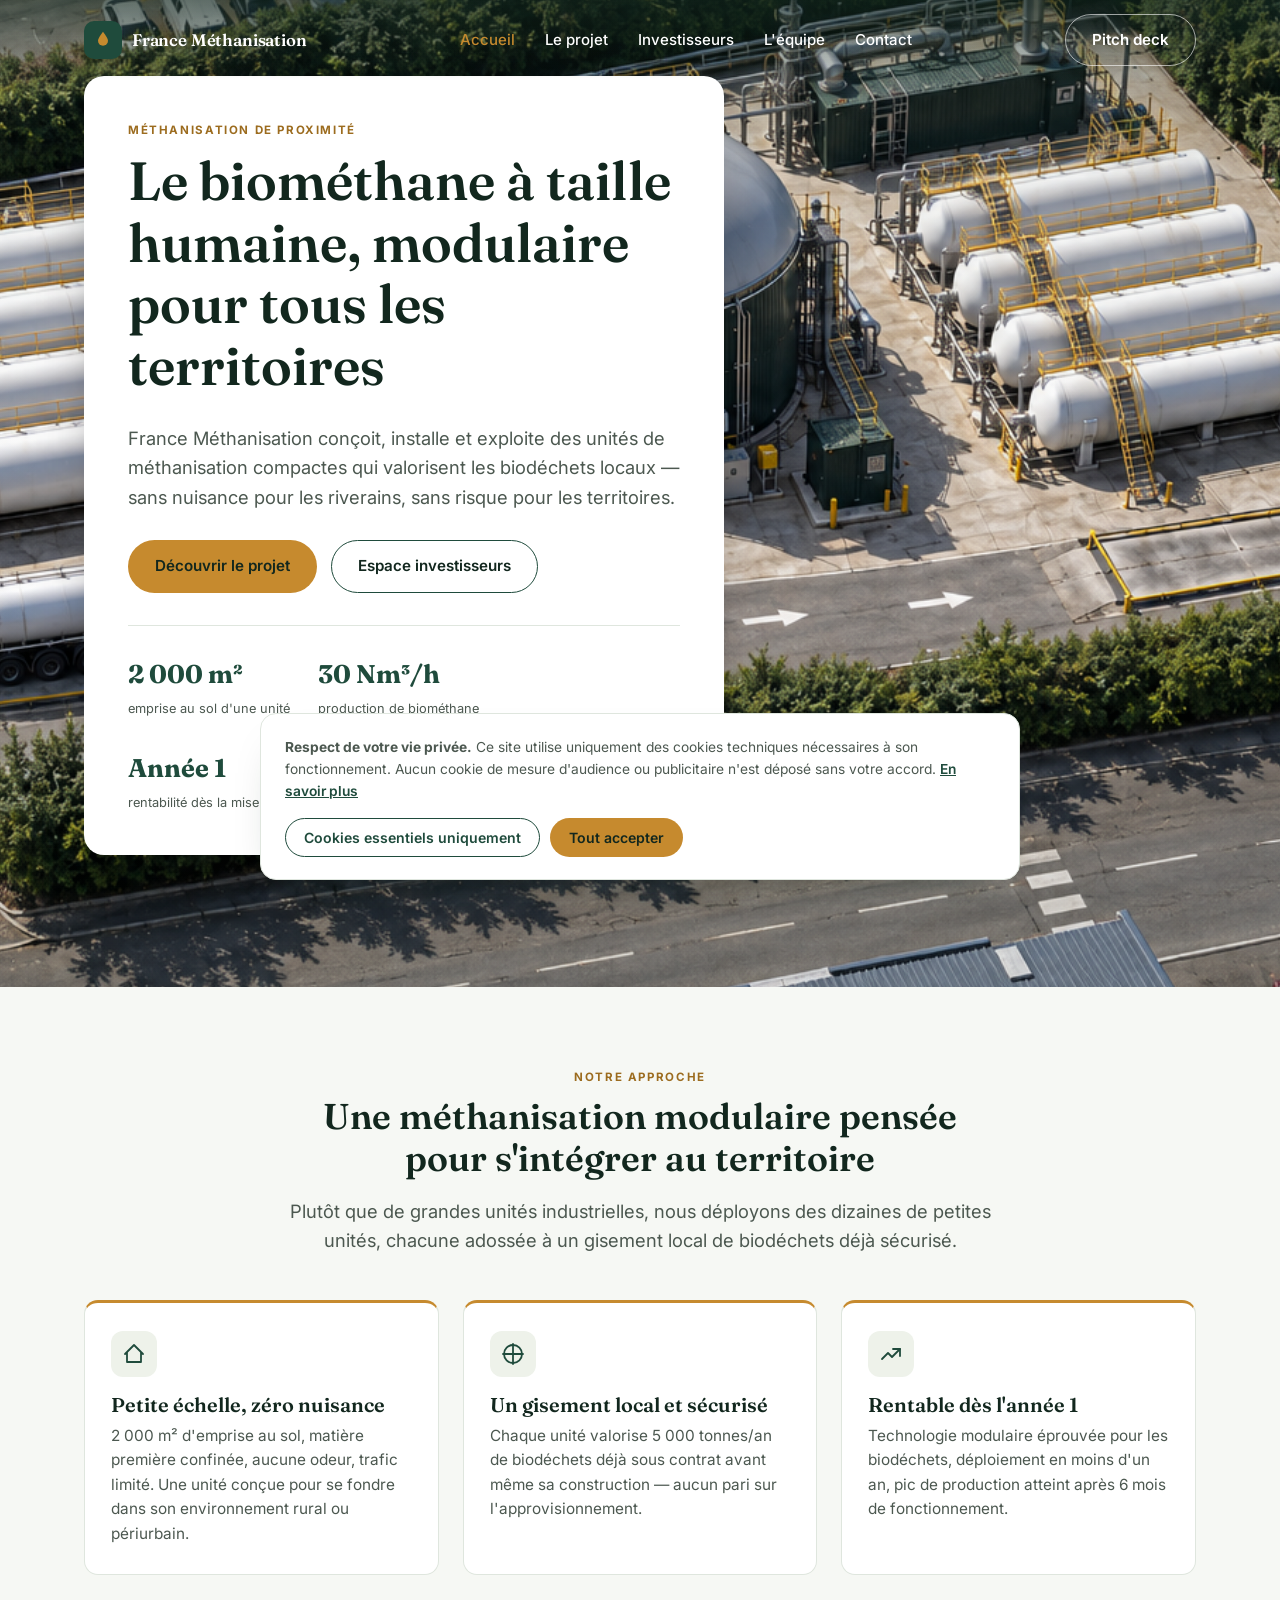
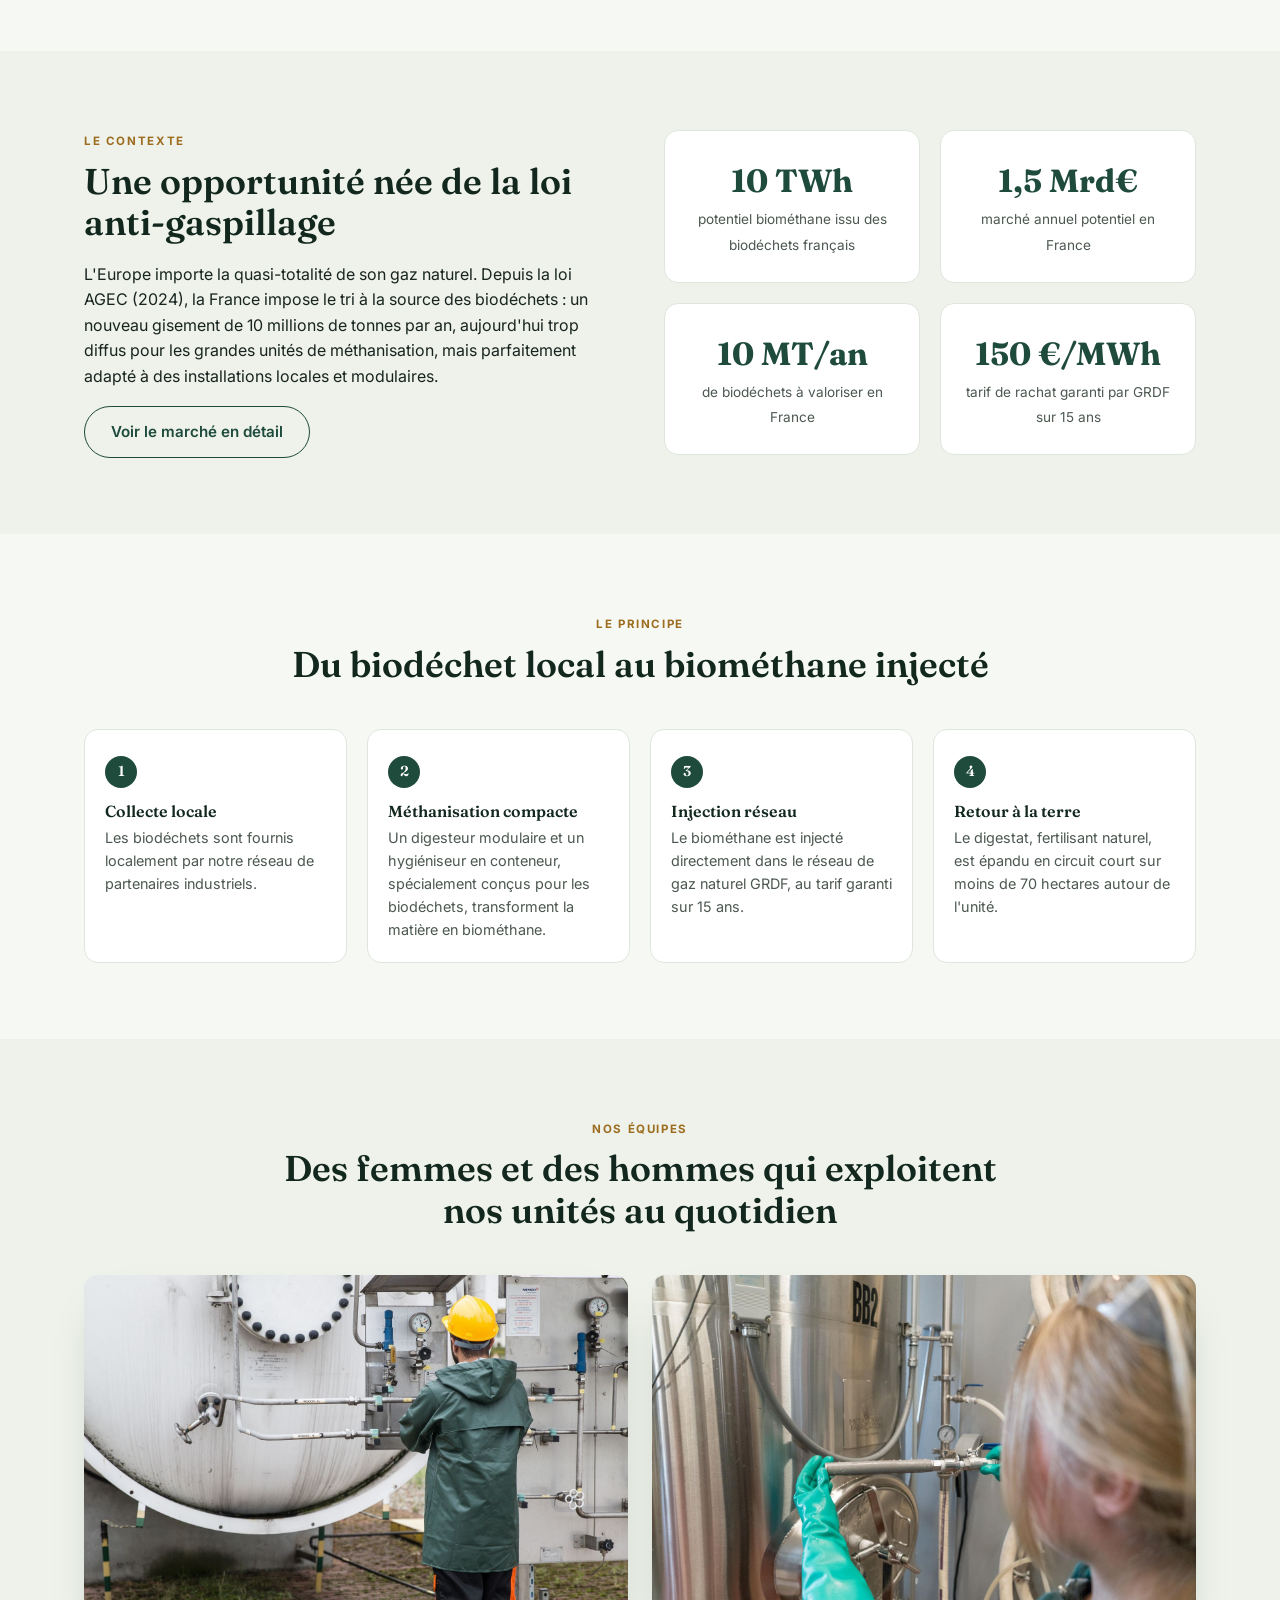
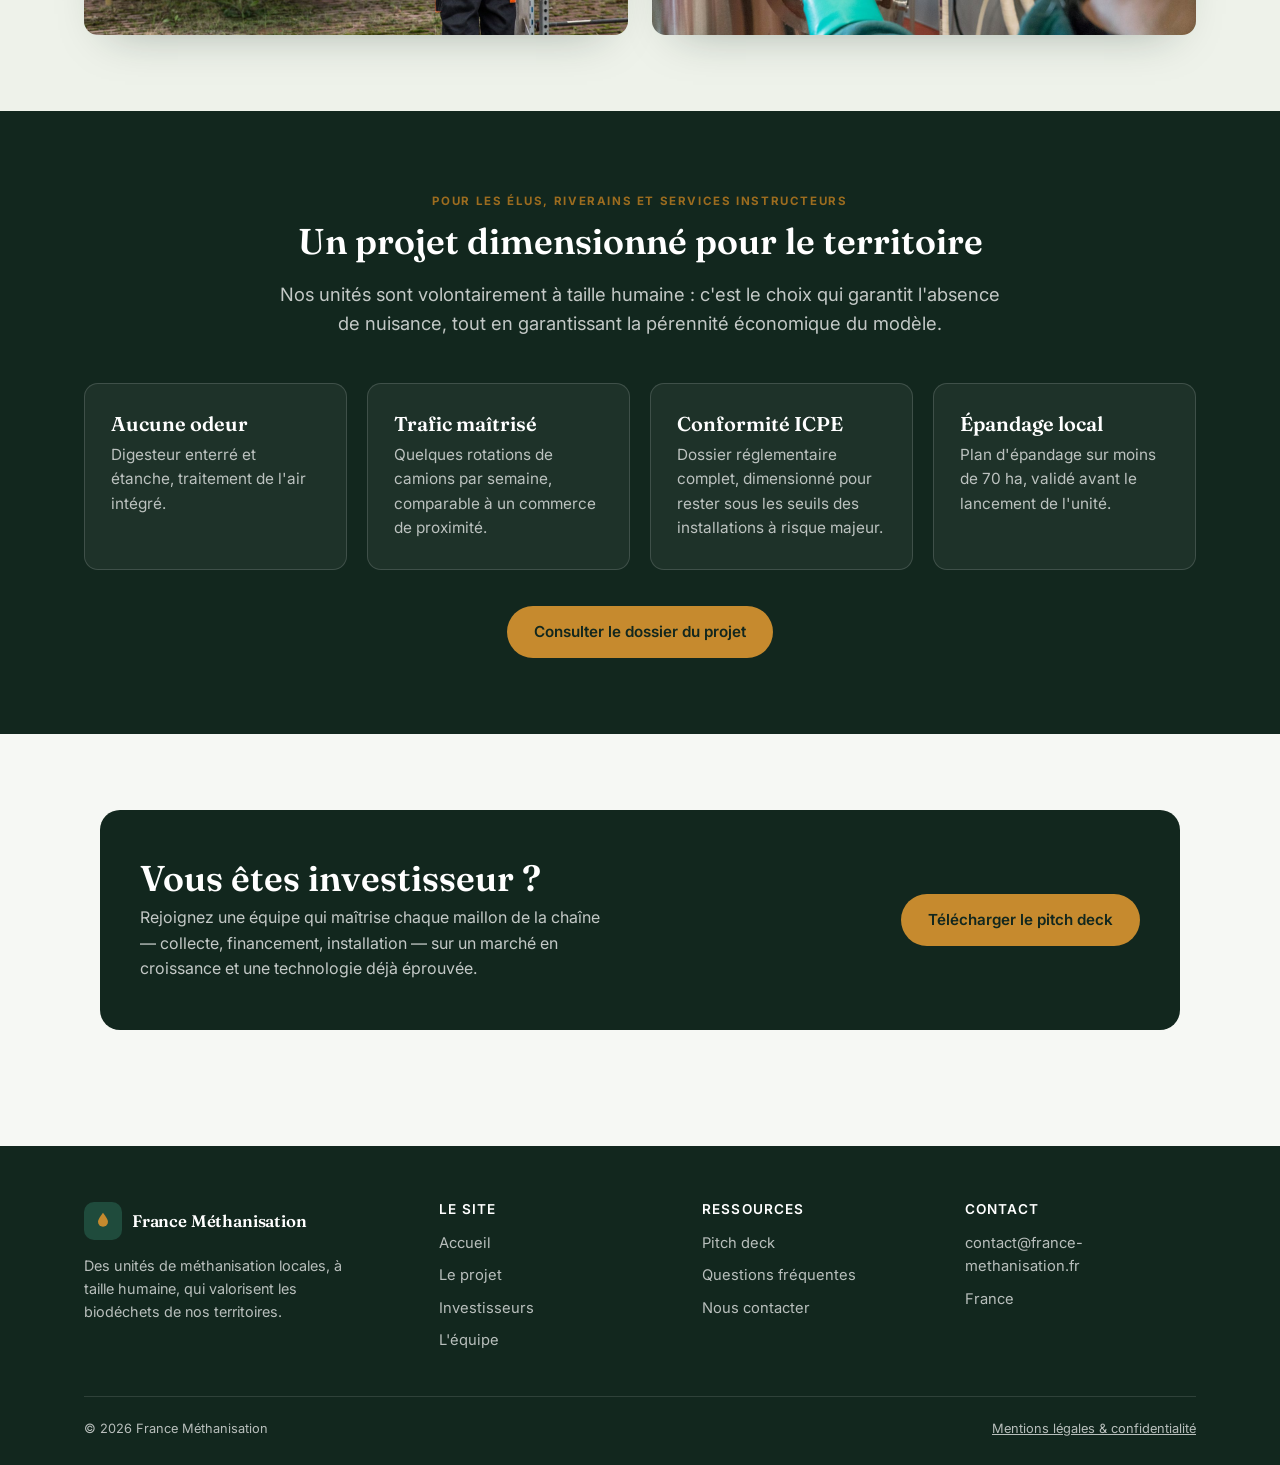
==== index.html @ 16a72e6d "Hero repensé, équipe étoffée, photos terrain, conformité RGPD - Hero : plus court (85vh), texte dans" ====
<!doctype html>
<html lang="fr">
<head>
<meta charset="UTF-8">
<meta name="viewport" content="width=device-width, initial-scale=1">
<title>France Méthanisation — Le biométhane à taille humaine</title>
<meta name="description" content="France Méthanisation développe des unités de méthanisation compactes, sans nuisance, qui valorisent les biodéchets locaux et sont rentables dès leur première année.">
<link rel="preconnect" href="https://fonts.googleapis.com">
<link rel="preconnect" href="https://fonts.gstatic.com" crossorigin>
<link href="https://fonts.googleapis.com/css2?family=Fraunces:wght@500;600;700&family=Inter:wght@400;500;600;700&display=swap" rel="stylesheet">
<link rel="stylesheet" href="assets/css/style.css">
</head>
<body>

<section class="hero">
  <header class="site-header site-header--overlay">
    <div class="container nav">
      <a href="index.html" class="brand">
        <span class="brand-mark"><svg viewBox="0 0 24 24" width="20" height="20" aria-hidden="true"><path d="M12 2c-4 5.5-6 8.8-6 11a6 6 0 0 0 12 0c0-2.2-2-5.5-6-11z" fill="var(--amber)"/></svg></span>
        <span class="brand-name">France Méthanisation</span>
      </a>
      <nav>
        <ul class="nav-links">
          <li><a href="index.html" class="active">Accueil</a></li>
          <li><a href="le-projet.html">Le projet</a></li>
          <li><a href="investisseurs.html">Investisseurs</a></li>
          <li><a href="equipe.html">L'équipe</a></li>
          <li><a href="contact.html">Contact</a></li>
        </ul>
      </nav>
      <div class="nav-cta">
        <a href="investisseurs.html#pitch-deck" class="btn btn-ghost">Pitch deck</a>
        <button class="nav-toggle" aria-label="Ouvrir le menu">
          <span></span><span></span><span></span>
        </button>
      </div>
    </div>
  </header>

  <div class="hero-media">
    <img src="assets/img/unite-rendu-3d.png" alt="Vue 3D d'une future unité de méthanisation France Méthanisation, site de Saint-Priest" loading="eager">
  </div>
  <div class="container hero-inner">
    <div class="hero-content">
      <span class="eyebrow">Méthanisation de proximité</span>
      <h1>Le biométhane à taille humaine, modulaire pour tous les territoires</h1>
      <p class="lede">France Méthanisation conçoit, installe et exploite des unités de méthanisation compactes qui valorisent les biodéchets locaux — sans nuisance pour les riverains, sans risque pour les territoires.</p>
      <div class="hero-actions">
        <a href="le-projet.html" class="btn btn-primary">Découvrir le projet</a>
        <a href="investisseurs.html" class="btn btn-outline">Espace investisseurs</a>
      </div>
      <div class="hero-stats">
        <div><strong>2 000 m²</strong><span>emprise au sol d'une unité</span></div>
        <div><strong>30 Nm³/h</strong><span>production de biométhane</span></div>
        <div><strong>Année 1</strong><span>rentabilité dès la mise en service</span></div>
      </div>
    </div>
  </div>
</section>

<section>
  <div class="container">
    <div class="section-head center">
      <span class="eyebrow">Notre approche</span>
      <h2>Une méthanisation modulaire pensée pour s'intégrer au territoire</h2>
      <p class="lede" style="margin-left:auto;margin-right:auto;">Plutôt que de grandes unités industrielles, nous déployons des dizaines de petites unités, chacune adossée à un gisement local de biodéchets déjà sécurisé.</p>
    </div>
    <div class="grid-3">
      <div class="card reassure">
        <div class="card-icon">
          <svg viewBox="0 0 24 24" fill="none" stroke="currentColor" stroke-width="1.8"><path d="M3 12l9-9 9 9M5 10v10h14V10" stroke-linecap="round" stroke-linejoin="round"/></svg>
        </div>
        <h3>Petite échelle, zéro nuisance</h3>
        <p>2 000 m² d'emprise au sol, matière première confinée, aucune odeur, trafic limité. Une unité conçue pour se fondre dans son environnement rural ou périurbain.</p>
      </div>
      <div class="card reassure">
        <div class="card-icon">
          <svg viewBox="0 0 24 24" fill="none" stroke="currentColor" stroke-width="1.8"><path d="M12 2v20M2 12h20" stroke-linecap="round"/><circle cx="12" cy="12" r="9"/></svg>
        </div>
        <h3>Un gisement local et sécurisé</h3>
        <p>Chaque unité valorise 5 000 tonnes/an de biodéchets déjà sous contrat avant même sa construction — aucun pari sur l'approvisionnement.</p>
      </div>
      <div class="card reassure">
        <div class="card-icon">
          <svg viewBox="0 0 24 24" fill="none" stroke="currentColor" stroke-width="1.8"><path d="M3 17l6-6 4 4 8-8" stroke-linecap="round" stroke-linejoin="round"/><path d="M14 7h7v7" stroke-linecap="round" stroke-linejoin="round"/></svg>
        </div>
        <h3>Rentable dès l'année 1</h3>
        <p>Technologie modulaire éprouvée pour les biodéchets, déploiement en moins d'un an, pic de production atteint après 6 mois de fonctionnement.</p>
      </div>
    </div>
  </div>
</section>

<section class="section-alt">
  <div class="container">
    <div class="two-col">
      <div>
        <span class="eyebrow">Le contexte</span>
        <h2>Une opportunité née de la loi anti-gaspillage</h2>
        <p>L'Europe importe la quasi-totalité de son gaz naturel. Depuis la loi AGEC (2024), la France impose le tri à la source des biodéchets : un nouveau gisement de 10 millions de tonnes par an, aujourd'hui trop diffus pour les grandes unités de méthanisation, mais parfaitement adapté à des installations locales et modulaires.</p>
        <a href="investisseurs.html" class="btn btn-ghost">Voir le marché en détail</a>
      </div>
      <div class="grid-2" style="gap:20px;">
        <div class="stat-tile"><strong>10 TWh</strong><span>potentiel biométhane issu des biodéchets français</span></div>
        <div class="stat-tile"><strong>1,5 Mrd€</strong><span>marché annuel potentiel en France</span></div>
        <div class="stat-tile"><strong>10 MT/an</strong><span>de biodéchets à valoriser en France</span></div>
        <div class="stat-tile"><strong>150 €/MWh</strong><span>tarif de rachat garanti par GRDF sur 15 ans</span></div>
      </div>
    </div>
  </div>
</section>

<section>
  <div class="container">
    <div class="section-head center">
      <span class="eyebrow">Le principe</span>
      <h2>Du biodéchet local au biométhane injecté</h2>
    </div>
    <div class="steps">
      <div class="step">
        <span class="step-num">1</span>
        <h4>Collecte locale</h4>
        <p>Les biodéchets sont fournis localement par notre réseau de partenaires industriels.</p>
      </div>
      <div class="step">
        <span class="step-num">2</span>
        <h4>Méthanisation compacte</h4>
        <p>Un digesteur modulaire et un hygiéniseur en conteneur, spécialement conçus pour les biodéchets, transforment la matière en biométhane.</p>
      </div>
      <div class="step">
        <span class="step-num">3</span>
        <h4>Injection réseau</h4>
        <p>Le biométhane est injecté directement dans le réseau de gaz naturel GRDF, au tarif garanti sur 15 ans.</p>
      </div>
      <div class="step">
        <span class="step-num">4</span>
        <h4>Retour à la terre</h4>
        <p>Le digestat, fertilisant naturel, est épandu en circuit court sur moins de 70 hectares autour de l'unité.</p>
      </div>
    </div>
  </div>
</section>

<section class="section-alt">
  <div class="container">
    <div class="section-head center">
      <span class="eyebrow">Nos équipes</span>
      <h2>Des femmes et des hommes qui exploitent nos unités au quotidien</h2>
    </div>
    <div class="grid-2" style="gap:24px;">
      <figure style="margin:0;">
        <img src="assets/img/operateur-technicien.jpg" alt="Technicien contrôlant les vannes et capteurs d'une unité de méthanisation" style="border-radius:var(--radius);box-shadow:var(--shadow);width:100%;height:360px;object-fit:cover;">
      </figure>
      <figure style="margin:0;">
        <img src="assets/img/operatrice-technicienne.jpg" alt="Technicienne effectuant la maintenance d'une cuve de méthanisation" style="border-radius:var(--radius);box-shadow:var(--shadow);width:100%;height:360px;object-fit:cover;">
      </figure>
    </div>
  </div>
</section>

<section class="section-dark">
  <div class="container">
    <div class="section-head center">
      <span class="eyebrow">Pour les élus, riverains et services instructeurs</span>
      <h2>Un projet dimensionné pour le territoire</h2>
      <p class="lede" style="margin-left:auto;margin-right:auto;">Nos unités sont volontairement à taille humaine : c'est le choix qui garantit l'absence de nuisance, tout en garantissant la pérennité économique du modèle.</p>
    </div>
    <div class="grid-4">
      <div class="card" style="background:rgba(255,255,255,0.05);border-color:rgba(255,255,255,0.15);">
        <h3 style="color:#fff;">Aucune odeur</h3>
        <p style="color:rgba(255,255,255,0.7);">Digesteur enterré et étanche, traitement de l'air intégré.</p>
      </div>
      <div class="card" style="background:rgba(255,255,255,0.05);border-color:rgba(255,255,255,0.15);">
        <h3 style="color:#fff;">Trafic maîtrisé</h3>
        <p style="color:rgba(255,255,255,0.7);">Quelques rotations de camions par semaine, comparable à un commerce de proximité.</p>
      </div>
      <div class="card" style="background:rgba(255,255,255,0.05);border-color:rgba(255,255,255,0.15);">
        <h3 style="color:#fff;">Conformité ICPE</h3>
        <p style="color:rgba(255,255,255,0.7);">Dossier réglementaire complet, dimensionné pour rester sous les seuils des installations à risque majeur.</p>
      </div>
      <div class="card" style="background:rgba(255,255,255,0.05);border-color:rgba(255,255,255,0.15);">
        <h3 style="color:#fff;">Épandage local</h3>
        <p style="color:rgba(255,255,255,0.7);">Plan d'épandage sur moins de 70 ha, validé avant le lancement de l'unité.</p>
      </div>
    </div>
    <div style="text-align:center;margin-top:36px;">
      <a href="le-projet.html" class="btn btn-primary">Consulter le dossier du projet</a>
    </div>
  </div>
</section>

<section>
  <div class="container cta-banner">
    <div>
      <h2>Vous êtes investisseur ?</h2>
      <p>Rejoignez une équipe qui maîtrise chaque maillon de la chaîne — collecte, financement, installation — sur un marché en croissance et une technologie déjà éprouvée.</p>
    </div>
    <a href="investisseurs.html#pitch-deck" class="btn btn-primary">Télécharger le pitch deck</a>
  </div>
</section>

<footer class="site-footer" id="footer"></footer>
<script src="assets/js/main.js"></script>
<script src="assets/js/footer.js"></script>
<script src="assets/js/cookies.js"></script>
</body>
</html>
---- assets/css/style.css ----
/* ==========================================================================
   France Méthanisation — feuille de style principale
   ========================================================================== */

:root {
  --forest: #1f4b3c;
  --forest-dark: #12271e;
  --forest-mid: #2f6a54;
  --paper: #f6f8f4;
  --paper-deep: #eef2ea;
  --ink: #182420;
  --ink-soft: #4c5850;
  --amber: #c68a2e;
  --amber-dark: #9c6c1f;
  --line: #dfe6de;
  --white: #ffffff;
  --shadow: 0 20px 45px -25px rgba(18, 39, 30, 0.35);
  --radius: 14px;
  --maxw: 1160px;
}

* {
  box-sizing: border-box;
}

html {
  scroll-behavior: smooth;
}

body {
  margin: 0;
  font-family: "Inter", -apple-system, BlinkMacSystemFont, "Segoe UI", sans-serif;
  color: var(--ink);
  background: var(--paper);
  line-height: 1.6;
  -webkit-font-smoothing: antialiased;
}

img {
  max-width: 100%;
  display: block;
}

a {
  color: inherit;
}

h1, h2, h3, h4 {
  font-family: "Fraunces", Georgia, serif;
  font-weight: 600;
  line-height: 1.15;
  margin: 0 0 0.5em;
  color: var(--forest-dark);
}

h1 { font-size: clamp(2.1rem, 4.2vw, 3.4rem); }
h2 { font-size: clamp(1.6rem, 2.8vw, 2.3rem); }
h3 { font-size: 1.25rem; }

p { margin: 0 0 1em; }

.container {
  max-width: var(--maxw);
  margin: 0 auto;
  padding: 0 24px;
}

.eyebrow {
  display: inline-block;
  text-transform: uppercase;
  letter-spacing: 0.14em;
  font-size: 0.72rem;
  font-weight: 700;
  color: var(--amber-dark);
  margin-bottom: 0.9em;
}

.lede {
  font-size: 1.15rem;
  color: var(--ink-soft);
  max-width: 62ch;
}

section {
  padding: 76px 0;
}

section.tight { padding: 48px 0; }

.section-head {
  max-width: 720px;
  margin: 0 0 44px;
}

.section-head.center {
  margin-left: auto;
  margin-right: auto;
  text-align: center;
}

/* ---------------- Buttons ---------------- */

.btn {
  display: inline-flex;
  align-items: center;
  gap: 8px;
  padding: 13px 26px;
  border-radius: 999px;
  font-weight: 600;
  font-size: 0.95rem;
  text-decoration: none;
  border: 1.5px solid transparent;
  cursor: pointer;
  transition: transform 0.15s ease, box-shadow 0.15s ease, background 0.15s ease, color 0.15s ease;
  font-family: inherit;
}

.btn-primary {
  background: var(--amber);
  color: var(--forest-dark);
}
.btn-primary:hover { background: var(--amber-dark); color: var(--white); transform: translateY(-1px); }

.btn-outline {
  background: transparent;
  border-color: rgba(255,255,255,0.55);
  color: var(--white);
}
.btn-outline:hover { background: rgba(255,255,255,0.12); }

.btn-ghost {
  background: transparent;
  border-color: var(--forest);
  color: var(--forest);
}
.btn-ghost:hover { background: var(--forest); color: var(--white); }

.btn-block { width: 100%; justify-content: center; }

/* ---------------- Header / nav ---------------- */

.site-header {
  position: sticky;
  top: 0;
  z-index: 100;
  background: rgba(246, 248, 244, 0.9);
  backdrop-filter: blur(10px);
  border-bottom: 1px solid var(--line);
}

.nav {
  display: flex;
  align-items: center;
  justify-content: space-between;
  padding: 14px 24px;
}

.site-header--overlay {
  position: fixed;
  top: 0;
  left: 0;
  right: 0;
  z-index: 50;
  background: linear-gradient(180deg, rgba(18,39,30,0.5) 0%, rgba(18,39,30,0) 100%);
  border-bottom: none;
  backdrop-filter: none;
  transition: background 0.25s ease, backdrop-filter 0.25s ease, box-shadow 0.25s ease;
}
.site-header--overlay.is-scrolled {
  background: rgba(15,31,24,0.92);
  backdrop-filter: blur(10px);
  box-shadow: 0 12px 30px -18px rgba(0,0,0,0.6);
}
.site-header--overlay .brand-name,
.site-header--overlay .nav-links a { color: var(--white); }
.site-header--overlay .nav-links a:hover,
.site-header--overlay .nav-links a.active { color: var(--amber); }
.site-header--overlay .btn-ghost { border-color: rgba(255,255,255,0.6); color: var(--white); }
.site-header--overlay .btn-ghost:hover { background: rgba(255,255,255,0.15); }
.site-header--overlay .nav-toggle span { background: var(--white); }
@media (max-width: 860px) {
  .site-header--overlay .nav-links { background: var(--forest-dark); }
  .site-header--overlay .nav-links a { color: rgba(255,255,255,0.85); }
  .site-header--overlay .nav-links { border-bottom-color: rgba(255,255,255,0.1); }
  .site-header--overlay .nav-links li { border-bottom-color: rgba(255,255,255,0.1); }
}

.brand {
  display: flex;
  align-items: center;
  gap: 10px;
  text-decoration: none;
}

.brand-mark {
  width: 38px;
  height: 38px;
  border-radius: 10px;
  background: var(--forest);
  display: flex;
  align-items: center;
  justify-content: center;
  flex-shrink: 0;
}

.brand-name {
  font-family: "Fraunces", serif;
  font-weight: 600;
  font-size: 1.05rem;
  color: var(--forest-dark);
  letter-spacing: -0.01em;
}

.nav-links {
  display: flex;
  align-items: center;
  gap: 30px;
  list-style: none;
  margin: 0;
  padding: 0;
}

.nav-links a {
  text-decoration: none;
  font-size: 0.94rem;
  font-weight: 500;
  color: var(--ink-soft);
  transition: color 0.15s ease;
}
.nav-links a:hover, .nav-links a.active { color: var(--forest); }

.nav-cta { display: flex; align-items: center; gap: 14px; }

.nav-toggle {
  display: none;
  background: none;
  border: none;
  cursor: pointer;
  padding: 6px;
}
.nav-toggle span {
  display: block;
  width: 24px;
  height: 2px;
  background: var(--forest-dark);
  margin: 5px 0;
  transition: 0.2s;
}

@media (max-width: 860px) {
  .nav-links {
    position: fixed;
    top: 68px;
    left: 0;
    right: 0;
    background: var(--paper);
    flex-direction: column;
    align-items: flex-start;
    gap: 0;
    padding: 8px 24px 20px;
    border-bottom: 1px solid var(--line);
    transform: translateY(-8px);
    opacity: 0;
    pointer-events: none;
    transition: 0.18s ease;
  }
  .nav-links.open { transform: translateY(0); opacity: 1; pointer-events: auto; }
  .nav-links li { width: 100%; padding: 11px 0; border-bottom: 1px solid var(--line); }
  .nav-cta .btn-ghost { display: none; }
  .nav-toggle { display: block; }
}

/* ---------------- Hero ---------------- */

.hero {
  position: relative;
  min-height: 85vh;
  min-height: 85svh;
  display: flex;
  flex-direction: column;
  color: var(--ink);
  overflow: hidden;
}

.hero-media {
  position: absolute;
  inset: 0;
  z-index: 0;
  overflow: hidden;
}
.hero-media::after {
  content: "";
  position: absolute;
  inset: 0;
  /* Voile léger : la photo reste bien visible, juste assez pour la nav en haut */
  background: linear-gradient(180deg,
    rgba(18,39,30,0.32) 0%,
    rgba(18,39,30,0.05) 18%,
    rgba(18,39,30,0) 55%,
    rgba(18,39,30,0.12) 100%);
}
.hero-media img {
  position: absolute;
  top: -160px;
  left: 0;
  width: 100%;
  height: calc(100% + 320px);
  object-fit: cover;
  will-change: transform;
}

.hero-inner {
  position: relative;
  z-index: 1;
  flex: 1 1 auto;
  display: flex;
  align-items: flex-end;
  padding-bottom: 56px;
  width: 100%;
}

.hero-content {
  max-width: 640px;
  background: var(--white);
  border-radius: 20px;
  padding: 40px 44px;
  box-shadow: 0 30px 60px -25px rgba(0,0,0,0.45);
}

.hero h1 { color: var(--forest-dark); }

.hero .lede { color: var(--ink-soft); }

.hero-actions {
  display: flex;
  gap: 14px;
  flex-wrap: wrap;
  margin-top: 28px;
}

.hero .btn-outline {
  border-color: var(--forest);
  color: var(--forest-dark);
}
.hero .btn-outline:hover { background: var(--paper-deep); }

.hero-stats {
  display: flex;
  gap: 28px;
  margin-top: 32px;
  padding-top: 28px;
  border-top: 1px solid var(--line);
  flex-wrap: wrap;
}
.hero-stats div { min-width: 110px; }
.hero-stats strong {
  display: block;
  font-family: "Fraunces", serif;
  font-size: 1.6rem;
  color: var(--forest);
}
.hero-stats span { font-size: 0.8rem; color: var(--ink-soft); }

.page-hero {
  background: linear-gradient(120deg, var(--forest-dark), var(--forest));
  color: var(--white);
  padding: 68px 0 56px;
}
.page-hero h1 { color: var(--white); }
.page-hero .lede { color: rgba(255,255,255,0.85); }

/* ---------------- Cards / grids ---------------- */

.grid-3 { display: grid; grid-template-columns: repeat(3, 1fr); gap: 24px; }
.grid-2 { display: grid; grid-template-columns: repeat(2, 1fr); gap: 28px; }
.grid-4 { display: grid; grid-template-columns: repeat(4, 1fr); gap: 20px; }

@media (max-width: 900px) {
  .grid-3, .grid-4 { grid-template-columns: repeat(2, 1fr); }
  .grid-2 { grid-template-columns: 1fr; }
  .hero-inner { padding-bottom: 32px; }
  .hero-content { padding: 28px 26px; }
  .hero-stats { gap: 18px 24px; }
}
@media (max-width: 620px) {
  .grid-3, .grid-4 { grid-template-columns: 1fr; }
}

.card {
  background: var(--white);
  border: 1px solid var(--line);
  border-radius: var(--radius);
  padding: 28px 26px;
}

.card-icon {
  width: 46px;
  height: 46px;
  border-radius: 12px;
  background: var(--paper-deep);
  color: var(--forest);
  display: flex;
  align-items: center;
  justify-content: center;
  margin-bottom: 16px;
}
.card-icon svg { width: 24px; height: 24px; }

.card h3 { margin-bottom: 0.4em; }
.card p { color: var(--ink-soft); font-size: 0.96rem; margin-bottom: 0; }

.card.reassure { border-top: 3px solid var(--amber); }

/* stat tiles */
.stat-tile {
  background: var(--white);
  border: 1px solid var(--line);
  border-radius: var(--radius);
  padding: 24px 20px;
  text-align: center;
}
.stat-tile strong {
  display: block;
  font-family: "Fraunces", serif;
  font-size: 2rem;
  color: var(--forest);
}
.stat-tile span { font-size: 0.85rem; color: var(--ink-soft); }

/* ---------------- Sections with backgrounds ---------------- */

.section-alt { background: var(--paper-deep); }
.section-dark {
  background: var(--forest-dark);
  color: rgba(255,255,255,0.92);
}
.section-dark h2, .section-dark h3 { color: var(--white); }
.section-dark .lede, .section-dark p { color: rgba(255,255,255,0.75); }

/* Les cartes claires (formulaires) restent lisibles même dans une section sombre */
.section-dark .form-card,
.section-dark .form-success { color: var(--ink); }
.section-dark .form-card h3,
.section-dark .form-success h3 { color: var(--forest-dark); }
.section-dark .form-card p,
.section-dark .form-success p { color: var(--ink-soft); }

/* ---------------- Comparison table ---------------- */

.compare {
  display: grid;
  grid-template-columns: 1fr 1fr;
  gap: 20px;
}
@media (max-width: 720px) { .compare { grid-template-columns: 1fr; } }

.compare-col {
  border-radius: var(--radius);
  padding: 28px;
  border: 1px solid var(--line);
  background: var(--white);
}
.compare-col.highlight {
  border-color: var(--forest);
  background: var(--paper-deep);
  position: relative;
}
.compare-col h4 {
  font-family: "Fraunces", serif;
  font-size: 1.1rem;
  margin-bottom: 18px;
  color: var(--forest-dark);
}
.compare-col ul { list-style: none; margin: 0; padding: 0; }
.compare-col li {
  display: flex;
  justify-content: space-between;
  gap: 12px;
  padding: 10px 0;
  border-bottom: 1px dashed var(--line);
  font-size: 0.94rem;
}
.compare-col li:last-child { border-bottom: none; }
.compare-col li span:first-child { color: var(--ink-soft); }
.compare-col li span:last-child { font-weight: 600; text-align: right; }

.tag {
  display: inline-block;
  font-size: 0.72rem;
  font-weight: 700;
  text-transform: uppercase;
  letter-spacing: 0.08em;
  padding: 4px 10px;
  border-radius: 999px;
  background: var(--amber);
  color: var(--forest-dark);
  margin-bottom: 14px;
}

/* ---------------- Process steps ---------------- */

.steps {
  display: grid;
  grid-template-columns: repeat(4, 1fr);
  gap: 20px;
  counter-reset: step;
}
@media (max-width: 900px) { .steps { grid-template-columns: repeat(2, 1fr); } }
@media (max-width: 560px) { .steps { grid-template-columns: 1fr; } }

.step {
  position: relative;
  padding: 26px 20px 20px;
  background: var(--white);
  border: 1px solid var(--line);
  border-radius: var(--radius);
}
.step-num {
  display: inline-flex;
  align-items: center;
  justify-content: center;
  width: 32px;
  height: 32px;
  border-radius: 999px;
  background: var(--forest);
  color: var(--white);
  font-family: "Fraunces", serif;
  font-weight: 600;
  font-size: 0.9rem;
  margin-bottom: 14px;
}
.step h4 { font-size: 1rem; margin-bottom: 6px; }
.step p { font-size: 0.9rem; color: var(--ink-soft); margin: 0; }

/* ---------------- Timeline ---------------- */

.timeline {
  display: grid;
  grid-template-columns: repeat(3, 1fr);
  gap: 24px;
}
@media (max-width: 820px) { .timeline { grid-template-columns: 1fr; } }

.timeline-item {
  border-left: 3px solid var(--amber);
  padding-left: 20px;
}
.timeline-year {
  font-family: "Fraunces", serif;
  font-size: 1.6rem;
  color: var(--forest);
  display: block;
  margin-bottom: 6px;
}
.timeline-item p { color: var(--ink-soft); font-size: 0.95rem; }
.timeline-ca {
  display: inline-block;
  margin-top: 8px;
  font-weight: 700;
  color: var(--forest-dark);
  background: var(--paper-deep);
  padding: 3px 10px;
  border-radius: 8px;
  font-size: 0.85rem;
}

/* ---------------- Team ---------------- */

.team-grid {
  display: grid;
  grid-template-columns: repeat(3, 1fr);
  gap: 28px;
}
@media (max-width: 820px) { .team-grid { grid-template-columns: 1fr; max-width: 420px; margin: 0 auto; } }

.team-card {
  background: var(--white);
  border: 1px solid var(--line);
  border-radius: var(--radius);
  overflow: hidden;
  text-align: center;
}
.team-photo {
  background: var(--paper-deep);
  padding-top: 24px;
}
.team-photo img { width: 148px; height: 148px; object-fit: cover; object-position: top center; margin: 0 auto; border-radius: 999px; background: var(--white); }
.team-body { padding: 20px 22px 26px; }
.team-body h3 { margin-bottom: 2px; }
.team-role { color: var(--amber-dark); font-weight: 600; font-size: 0.88rem; margin-bottom: 12px; }
.team-body ul { text-align: left; margin: 0; padding-left: 18px; color: var(--ink-soft); font-size: 0.88rem; }
.team-body li { margin-bottom: 4px; }

/* ---------------- FAQ ---------------- */

.faq-item {
  border-bottom: 1px solid var(--line);
  padding: 20px 0;
}
.faq-item summary {
  cursor: pointer;
  font-weight: 600;
  font-size: 1.02rem;
  color: var(--forest-dark);
  list-style: none;
  display: flex;
  justify-content: space-between;
  align-items: center;
  gap: 20px;
}
.faq-item summary::-webkit-details-marker { display: none; }
.faq-item summary::after {
  content: "+";
  font-size: 1.4rem;
  color: var(--amber-dark);
  flex-shrink: 0;
  transition: transform 0.15s ease;
}
.faq-item[open] summary::after { transform: rotate(45deg); }
.faq-item p { margin-top: 14px; color: var(--ink-soft); }

/* ---------------- Forms ---------------- */

.form-card {
  background: var(--white);
  border: 1px solid var(--line);
  border-radius: var(--radius);
  padding: 34px;
  box-shadow: var(--shadow);
}

.field {
  margin-bottom: 18px;
}
.field label {
  display: block;
  font-size: 0.85rem;
  font-weight: 600;
  margin-bottom: 6px;
  color: var(--forest-dark);
}
.field input, .field select, .field textarea {
  width: 100%;
  padding: 12px 14px;
  border: 1.5px solid var(--line);
  border-radius: 9px;
  font-family: inherit;
  font-size: 0.95rem;
  background: var(--paper);
  color: var(--ink);
}
.field input:focus, .field select:focus, .field textarea:focus {
  outline: none;
  border-color: var(--forest);
  background: var(--white);
}
.field-row { display: grid; grid-template-columns: 1fr 1fr; gap: 16px; }
@media (max-width: 560px) { .field-row { grid-template-columns: 1fr; } }

.field-hint { font-size: 0.78rem; color: var(--ink-soft); margin-top: 6px; }

.field-checkbox label {
  display: flex;
  align-items: flex-start;
  gap: 10px;
  font-size: 0.85rem;
  font-weight: 400;
  color: var(--ink-soft);
  cursor: pointer;
}
.field-checkbox input[type="checkbox"] {
  width: 17px;
  height: 17px;
  margin-top: 2px;
  flex-shrink: 0;
  accent-color: var(--forest);
}
.field-checkbox a { color: var(--forest); font-weight: 600; }

.form-note {
  font-size: 0.82rem;
  color: var(--ink-soft);
  margin-top: 14px;
}

.form-success {
  display: none;
  text-align: center;
  padding: 20px 0;
}
.form-success.show { display: block; }
.form-success .check {
  width: 52px; height: 52px;
  border-radius: 999px;
  background: var(--paper-deep);
  color: var(--forest);
  display: flex; align-items: center; justify-content: center;
  margin: 0 auto 16px;
}

/* ---------------- Map embed ---------------- */

.map-embed {
  border-radius: var(--radius);
  overflow: hidden;
  border: 1px solid var(--line);
  box-shadow: var(--shadow);
}
.map-embed iframe { width: 100%; height: 340px; border: 0; display: block; }

/* ---------------- CTA banner ---------------- */

.cta-banner {
  background: var(--forest-dark);
  color: var(--white);
  border-radius: 20px;
  padding: 48px 40px;
  margin: 0 auto;
  max-width: calc(var(--maxw) - 80px);
  display: flex;
  align-items: center;
  justify-content: space-between;
  gap: 30px;
  flex-wrap: wrap;
}
@media (max-width: 620px) { .cta-banner { max-width: none; } }
.cta-banner h2 { color: var(--white); margin-bottom: 6px; }
.cta-banner p { color: rgba(255,255,255,0.75); margin: 0; max-width: 46ch; }

/* ---------------- Footer ---------------- */

.site-footer {
  background: var(--forest-dark);
  color: rgba(255,255,255,0.7);
  padding: 56px 0 26px;
  margin-top: 40px;
}
.footer-grid {
  display: grid;
  grid-template-columns: 1.4fr 1fr 1fr 1fr;
  gap: 32px;
  padding-bottom: 34px;
  border-bottom: 1px solid rgba(255,255,255,0.12);
}
@media (max-width: 780px) { .footer-grid { grid-template-columns: 1fr 1fr; } }
@media (max-width: 480px) { .footer-grid { grid-template-columns: 1fr; } }

.footer-grid h4 {
  color: var(--white);
  font-family: "Inter", sans-serif;
  font-size: 0.85rem;
  text-transform: uppercase;
  letter-spacing: 0.08em;
  margin-bottom: 14px;
}
.footer-grid ul { list-style: none; margin: 0; padding: 0; }
.footer-grid li { margin-bottom: 9px; font-size: 0.92rem; }
.footer-grid a { text-decoration: none; color: rgba(255,255,255,0.7); }
.footer-grid a:hover { color: var(--white); }
.footer-brand p { font-size: 0.9rem; max-width: 32ch; }

.footer-bottom {
  display: flex;
  justify-content: space-between;
  align-items: center;
  flex-wrap: wrap;
  gap: 10px;
  padding-top: 22px;
  font-size: 0.8rem;
}

/* ---------------- Misc ---------------- */

.badge-row { display: flex; flex-wrap: wrap; gap: 10px; margin-top: 18px; }
.badge {
  font-size: 0.78rem;
  font-weight: 600;
  padding: 6px 12px;
  border-radius: 999px;
  background: var(--paper-deep);
  color: var(--forest-dark);
  border: 1px solid var(--line);
}

.source-note {
  font-size: 0.78rem;
  color: var(--ink-soft);
  margin-top: 10px;
}

.two-col {
  display: grid;
  grid-template-columns: 1fr 1fr;
  gap: 48px;
  align-items: center;
}
@media (max-width: 860px) { .two-col { grid-template-columns: 1fr; } }

.figure-note {
  font-size: 0.82rem;
  color: var(--ink-soft);
  margin-top: 10px;
}

.list-check { list-style: none; margin: 0; padding: 0; }
.list-check li {
  display: flex;
  gap: 12px;
  margin-bottom: 14px;
  align-items: flex-start;
}
.list-check li .ico {
  width: 22px; height: 22px;
  flex-shrink: 0;
  border-radius: 999px;
  background: var(--forest);
  color: var(--white);
  display: flex; align-items: center; justify-content: center;
  font-size: 0.72rem;
  margin-top: 2px;
}

.pill-nav {
  display: flex;
  gap: 10px;
  flex-wrap: wrap;
  margin-bottom: 40px;
}
.pill-nav a {
  text-decoration: none;
  font-size: 0.85rem;
  font-weight: 600;
  padding: 8px 16px;
  border-radius: 999px;
  border: 1px solid var(--line);
  color: var(--forest-dark);
  background: var(--white);
}
.pill-nav a:hover { border-color: var(--forest); }

/* ---------------- Bannière cookies ---------------- */

.cookie-banner {
  position: fixed;
  left: 20px;
  right: 20px;
  bottom: 20px;
  z-index: 200;
  max-width: 760px;
  margin: 0 auto;
  background: var(--white);
  border: 1px solid var(--line);
  border-radius: 16px;
  box-shadow: var(--shadow);
  padding: 22px 24px;
  display: flex;
  flex-wrap: wrap;
  align-items: center;
  gap: 16px 24px;
  opacity: 0;
  transform: translateY(12px);
  transition: opacity 0.25s ease, transform 0.25s ease;
}
.cookie-banner.is-visible { opacity: 1; transform: translateY(0); }
.cookie-banner.is-hidden { opacity: 0; transform: translateY(12px); }
.cookie-banner-text {
  flex: 1 1 320px;
  font-size: 0.86rem;
  color: var(--ink-soft);
  margin: 0;
}
.cookie-banner-text a { color: var(--forest); font-weight: 600; }
.cookie-banner-actions {
  display: flex;
  gap: 10px;
  flex-wrap: wrap;
}
.cookie-banner .btn { padding: 10px 18px; font-size: 0.88rem; white-space: nowrap; }
@media (max-width: 560px) {
  .cookie-banner { left: 12px; right: 12px; bottom: 12px; padding: 18px; }
  .cookie-banner-actions { width: 100%; }
  .cookie-banner-actions .btn { flex: 1 1 auto; }
}
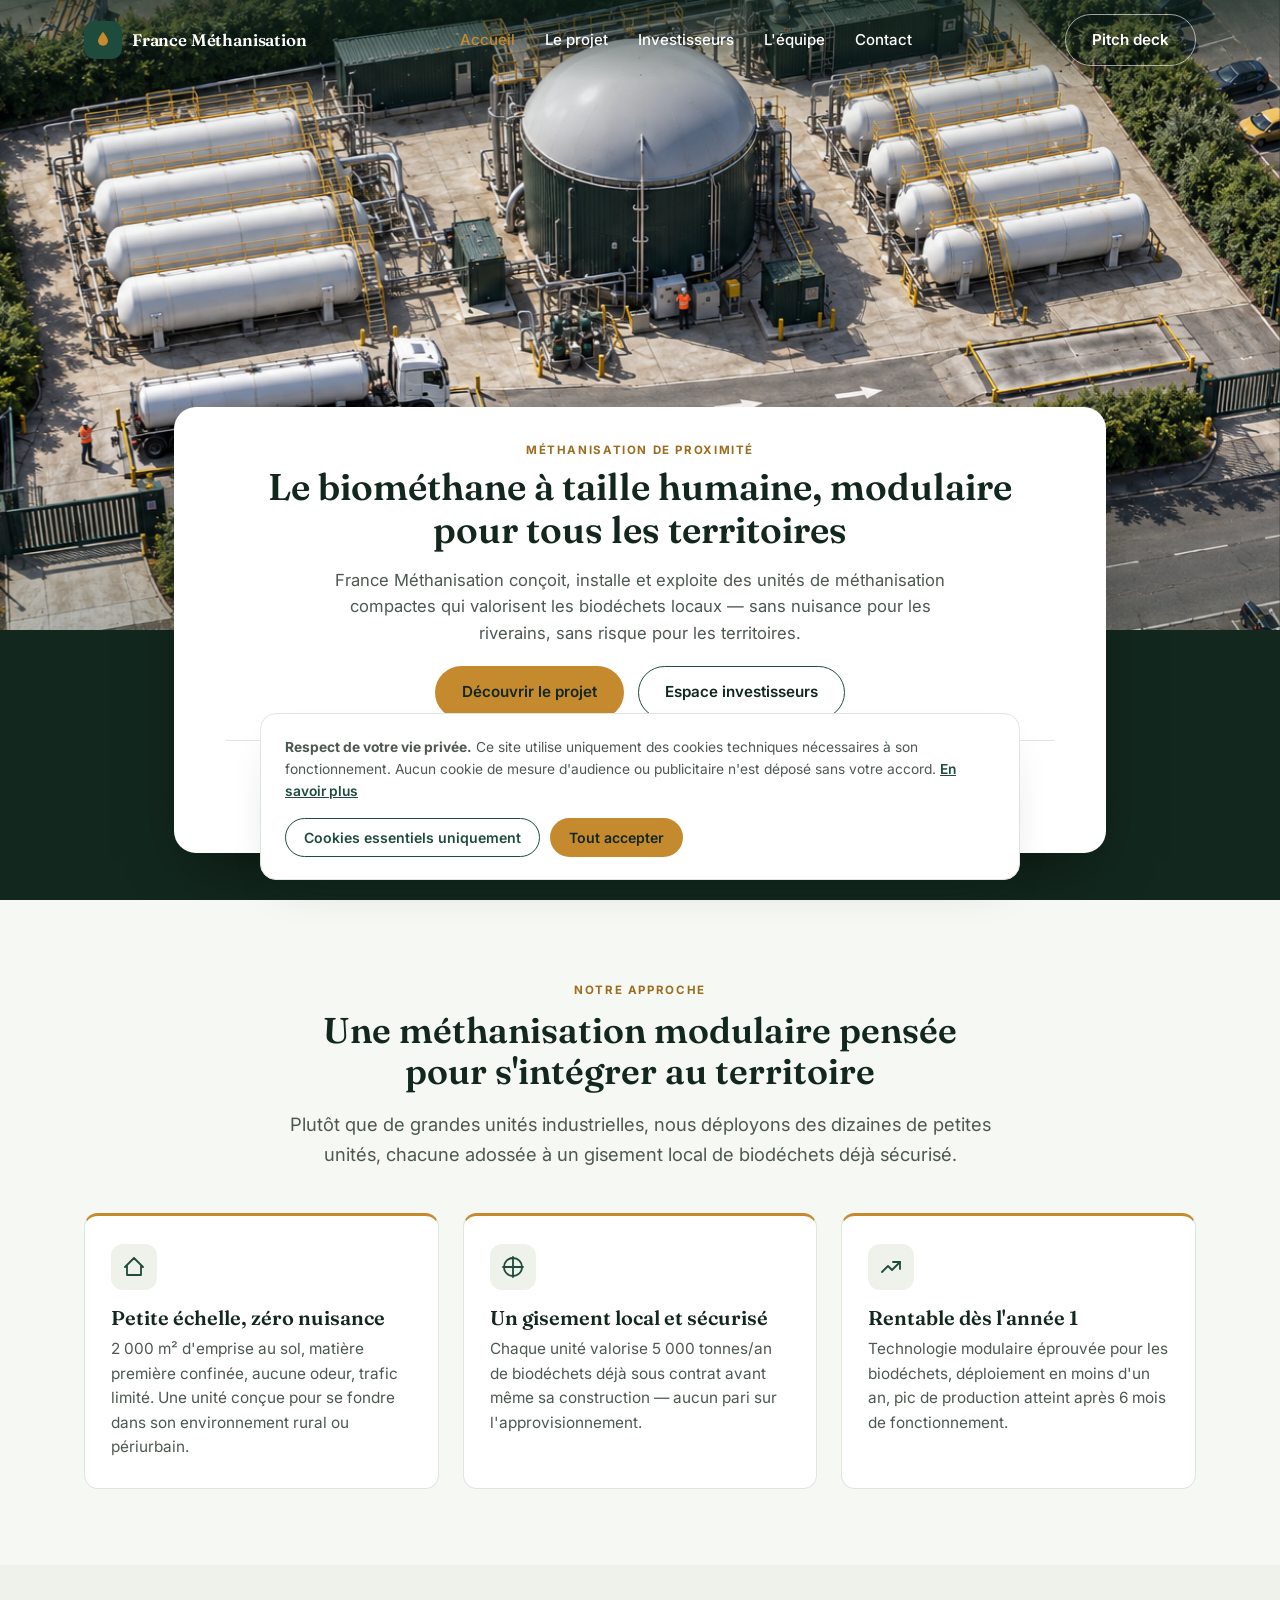
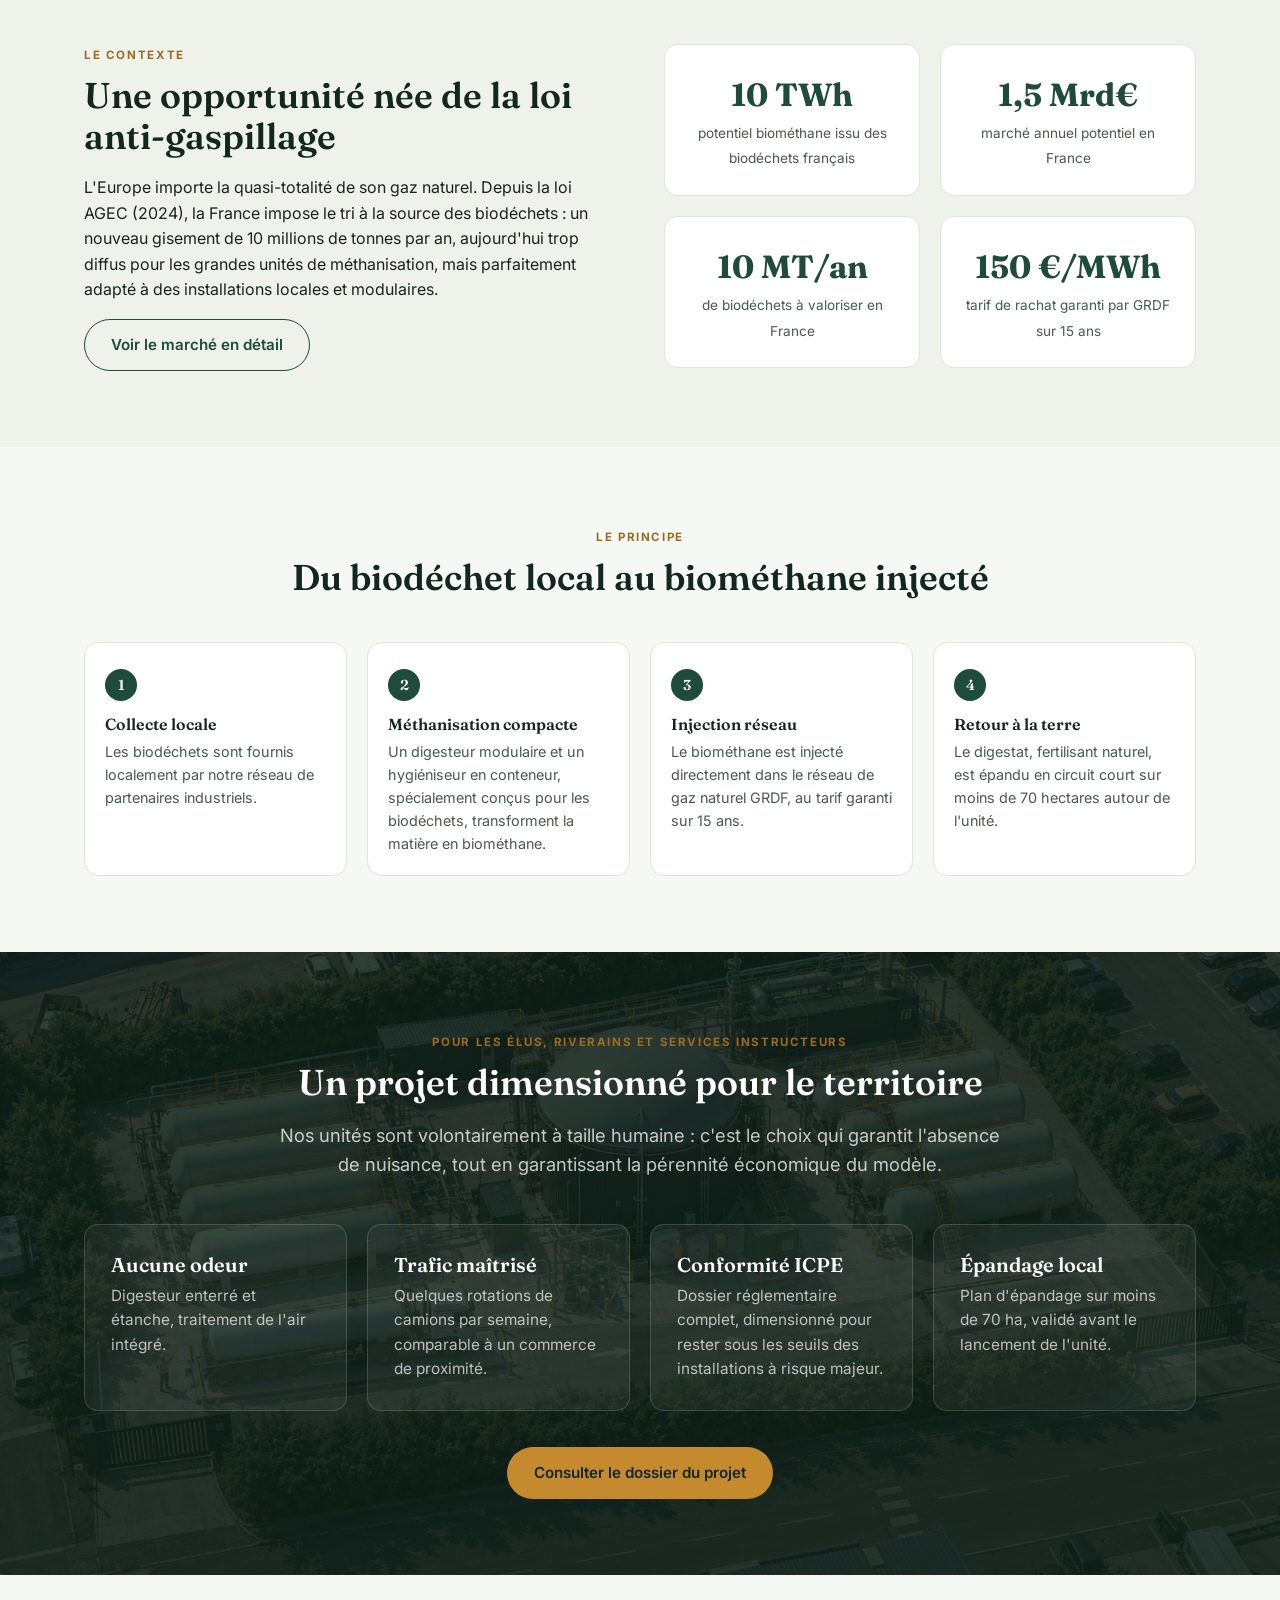
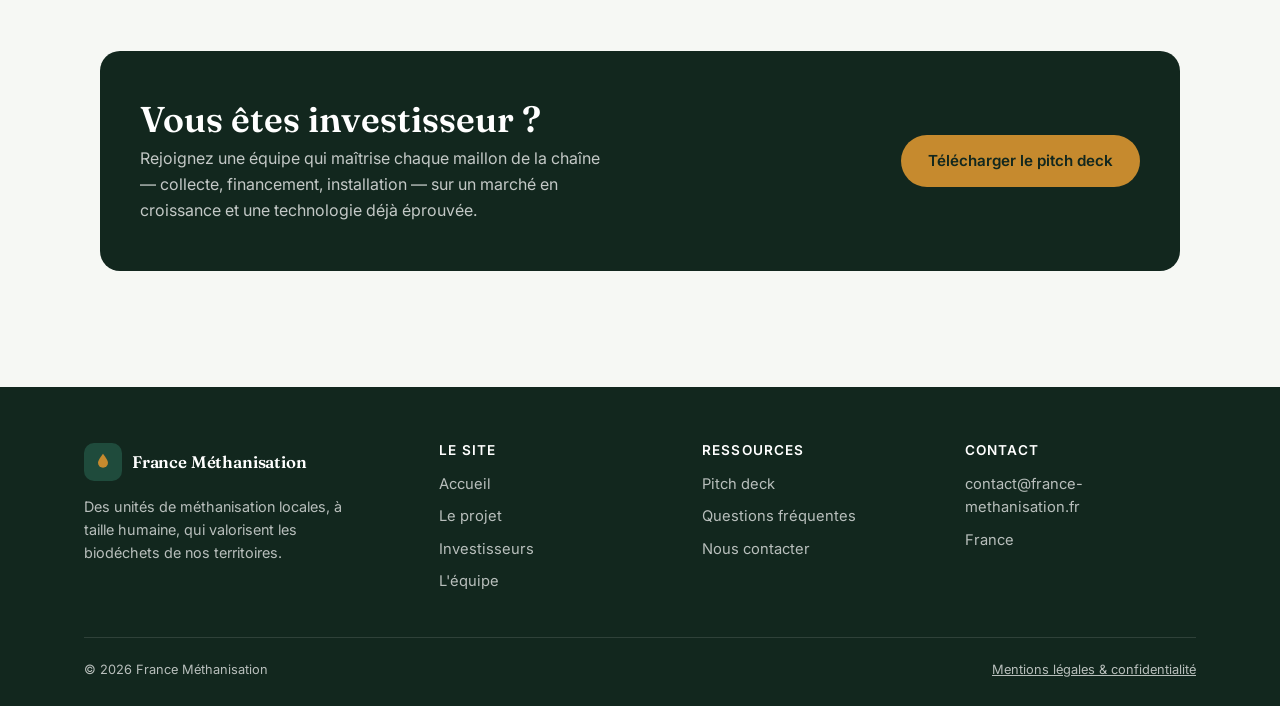
==== commit ff3bae7f: "Hero : image à 70%, carte centrée à cheval, indicateurs sur une ligne - L'image du hero occupe 70% d" ====
--- a/index.html
+++ b/index.html
@@ -141,24 +141,7 @@
   </div>
 </section>
 
-<section class="section-alt">
-  <div class="container">
-    <div class="section-head center">
-      <span class="eyebrow">Nos équipes</span>
-      <h2>Des femmes et des hommes qui exploitent nos unités au quotidien</h2>
-    </div>
-    <div class="grid-2" style="gap:24px;">
-      <figure style="margin:0;">
-        <img src="assets/img/operateur-technicien.jpg" alt="Technicien contrôlant les vannes et capteurs d'une unité de méthanisation" style="border-radius:var(--radius);box-shadow:var(--shadow);width:100%;height:360px;object-fit:cover;">
-      </figure>
-      <figure style="margin:0;">
-        <img src="assets/img/operatrice-technicienne.jpg" alt="Technicienne effectuant la maintenance d'une cuve de méthanisation" style="border-radius:var(--radius);box-shadow:var(--shadow);width:100%;height:360px;object-fit:cover;">
-      </figure>
-    </div>
-  </div>
-</section>
-
-<section class="section-dark">
+<section class="section-dark section-dark--photo">
   <div class="container">
     <div class="section-head center">
       <span class="eyebrow">Pour les élus, riverains et services instructeurs</span>
--- a/assets/css/style.css
+++ b/assets/css/style.css
@@ -273,18 +273,21 @@
 /* ---------------- Hero ---------------- */
 
 .hero {
+  --hero-split: 70%;
   position: relative;
-  min-height: 85vh;
-  min-height: 85svh;
-  display: flex;
-  flex-direction: column;
+  height: 100vh;
+  height: 100svh;
   color: var(--ink);
   overflow: hidden;
+  background: var(--forest-dark);
 }
 
 .hero-media {
   position: absolute;
-  inset: 0;
+  top: 0;
+  left: 0;
+  right: 0;
+  height: var(--hero-split);
   z-index: 0;
   overflow: hidden;
 }
@@ -296,8 +299,8 @@
   background: linear-gradient(180deg,
     rgba(18,39,30,0.32) 0%,
     rgba(18,39,30,0.05) 18%,
-    rgba(18,39,30,0) 55%,
-    rgba(18,39,30,0.12) 100%);
+    rgba(18,39,30,0) 70%,
+    rgba(18,39,30,0.25) 100%);
 }
 .hero-media img {
   position: absolute;
@@ -310,32 +313,44 @@
 }
 
 .hero-inner {
-  position: relative;
-  z-index: 1;
-  flex: 1 1 auto;
-  display: flex;
-  align-items: flex-end;
-  padding-bottom: 56px;
+  position: absolute;
+  top: var(--hero-split);
+  left: 50%;
+  transform: translate(-50%, -50%);
+  z-index: 2;
   width: 100%;
+  max-width: 980px;
 }
 
 .hero-content {
-  max-width: 640px;
   background: var(--white);
-  border-radius: 20px;
-  padding: 40px 44px;
-  box-shadow: 0 30px 60px -25px rgba(0,0,0,0.45);
-}
-
-.hero h1 { color: var(--forest-dark); }
-
-.hero .lede { color: var(--ink-soft); }
+  border-radius: 22px;
+  padding: clamp(18px, 4vh, 34px) clamp(20px, 5vw, 52px);
+  box-shadow: 0 30px 60px -25px rgba(0,0,0,0.5);
+  text-align: center;
+}
+
+.hero h1 {
+  color: var(--forest-dark);
+  font-size: clamp(1.5rem, 2.2vw + 1vh, 2.5rem);
+  margin-bottom: 0.4em;
+}
+
+.hero .lede {
+  color: var(--ink-soft);
+  margin: 0 auto;
+  max-width: 62ch;
+  font-size: clamp(0.9rem, 1vh + 0.6vw, 1.15rem);
+}
+
+.hero .eyebrow { display: block; margin-bottom: 0.6em; }
 
 .hero-actions {
   display: flex;
   gap: 14px;
   flex-wrap: wrap;
-  margin-top: 28px;
+  justify-content: center;
+  margin-top: clamp(12px, 2.2vh, 22px);
 }
 
 .hero .btn-outline {
@@ -346,20 +361,26 @@
 
 .hero-stats {
   display: flex;
-  gap: 28px;
-  margin-top: 32px;
-  padding-top: 28px;
+  gap: 16px;
+  margin-top: clamp(12px, 2.4vh, 24px);
+  padding-top: clamp(10px, 2.2vh, 22px);
   border-top: 1px solid var(--line);
-  flex-wrap: wrap;
-}
-.hero-stats div { min-width: 110px; }
+  flex-wrap: nowrap;
+  justify-content: center;
+}
+.hero-stats div { flex: 1 1 0; min-width: 0; }
 .hero-stats strong {
   display: block;
   font-family: "Fraunces", serif;
-  font-size: 1.6rem;
+  font-size: clamp(1.05rem, 2vw, 1.5rem);
   color: var(--forest);
-}
-.hero-stats span { font-size: 0.8rem; color: var(--ink-soft); }
+  white-space: nowrap;
+}
+.hero-stats span {
+  font-size: 0.76rem;
+  color: var(--ink-soft);
+  display: block;
+}
 
 .page-hero {
   background: linear-gradient(120deg, var(--forest-dark), var(--forest));
@@ -378,12 +399,15 @@
 @media (max-width: 900px) {
   .grid-3, .grid-4 { grid-template-columns: repeat(2, 1fr); }
   .grid-2 { grid-template-columns: 1fr; }
-  .hero-inner { padding-bottom: 32px; }
-  .hero-content { padding: 28px 26px; }
-  .hero-stats { gap: 18px 24px; }
+  .hero-content { padding: 24px 22px; }
+  .hero-stats { gap: 10px; }
 }
 @media (max-width: 620px) {
   .grid-3, .grid-4 { grid-template-columns: 1fr; }
+  .hero { --hero-split: 58%; }
+  .hero h1 { font-size: 1.5rem; }
+  .hero .lede { font-size: 0.85rem; }
+  .hero-stats strong { font-size: 1rem; }
 }
 
 .card {
@@ -436,6 +460,12 @@
 }
 .section-dark h2, .section-dark h3 { color: var(--white); }
 .section-dark .lede, .section-dark p { color: rgba(255,255,255,0.75); }
+
+.section-dark--photo {
+  background-image: linear-gradient(rgba(15,31,24,0.86), rgba(15,31,24,0.9)), url('../img/unite-rendu-3d.png');
+  background-size: cover;
+  background-position: center;
+}
 
 /* Les cartes claires (formulaires) restent lisibles même dans une section sombre */
 .section-dark .form-card,
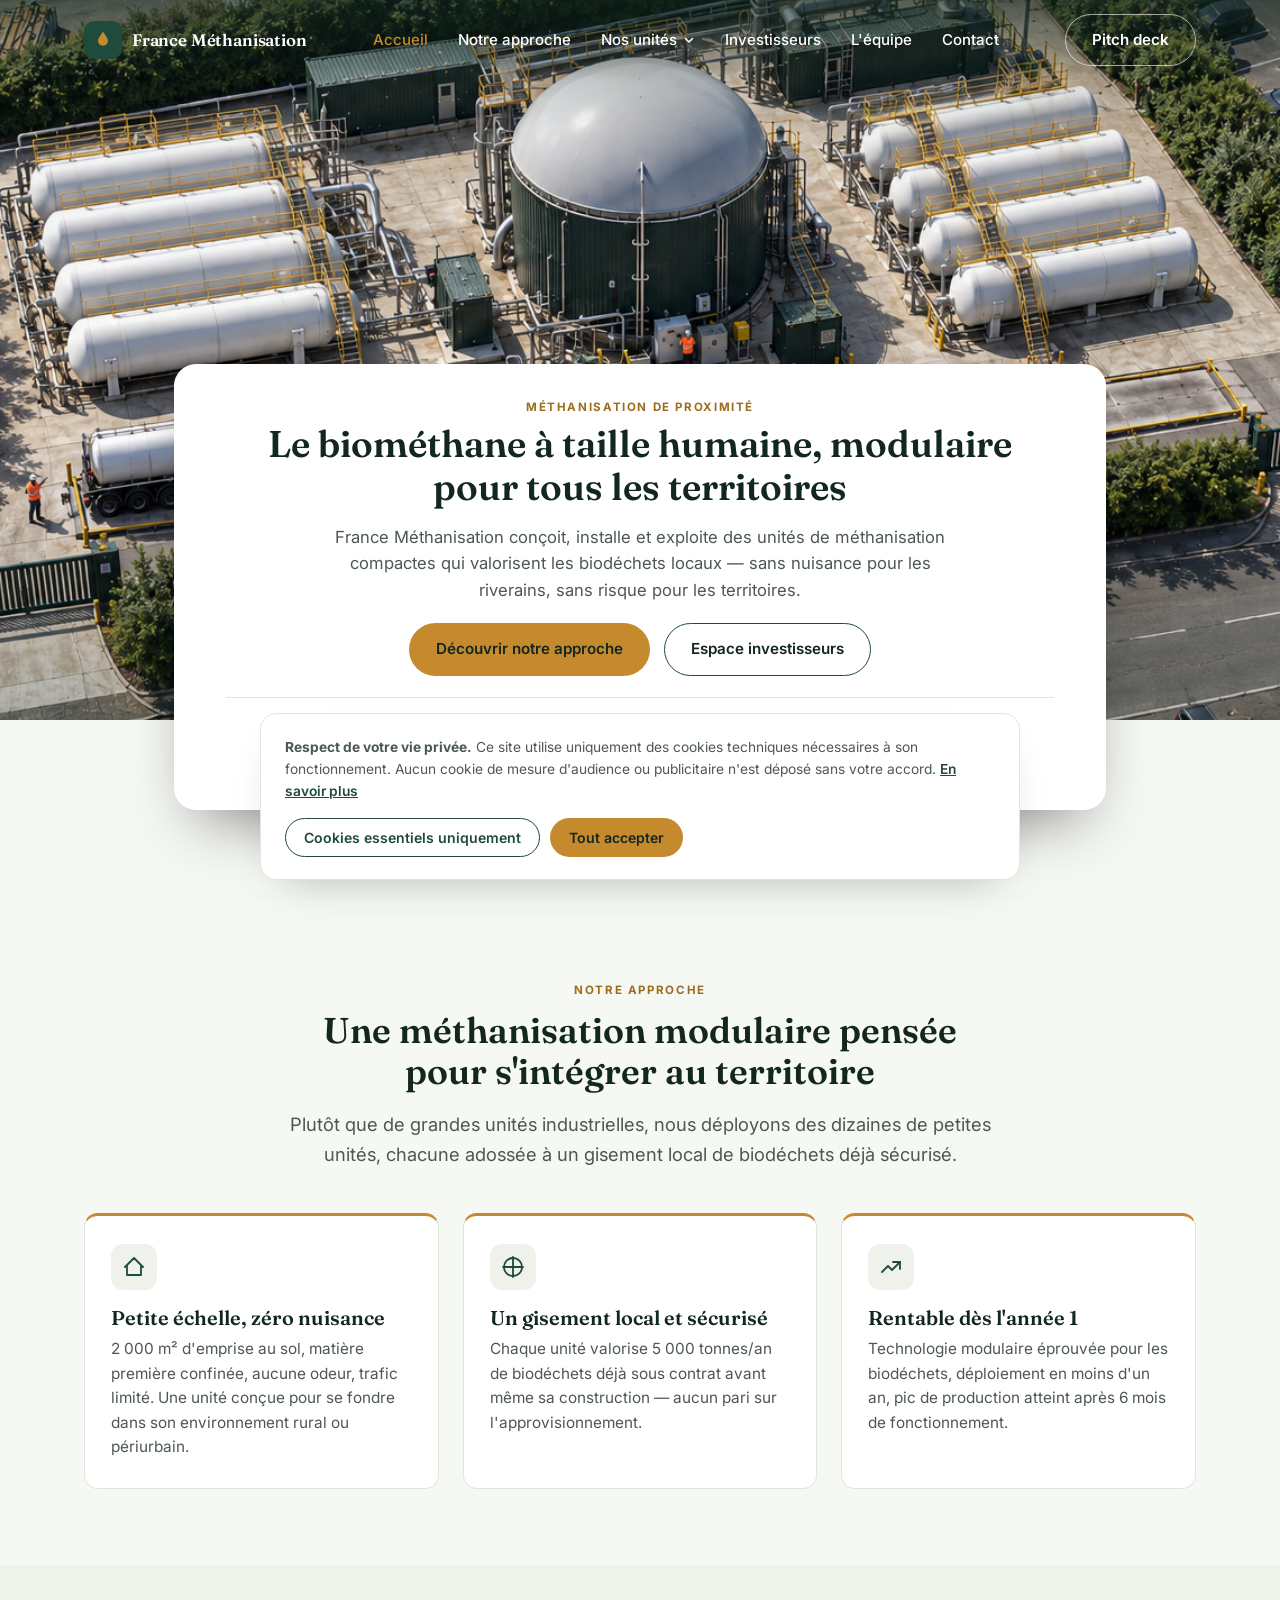
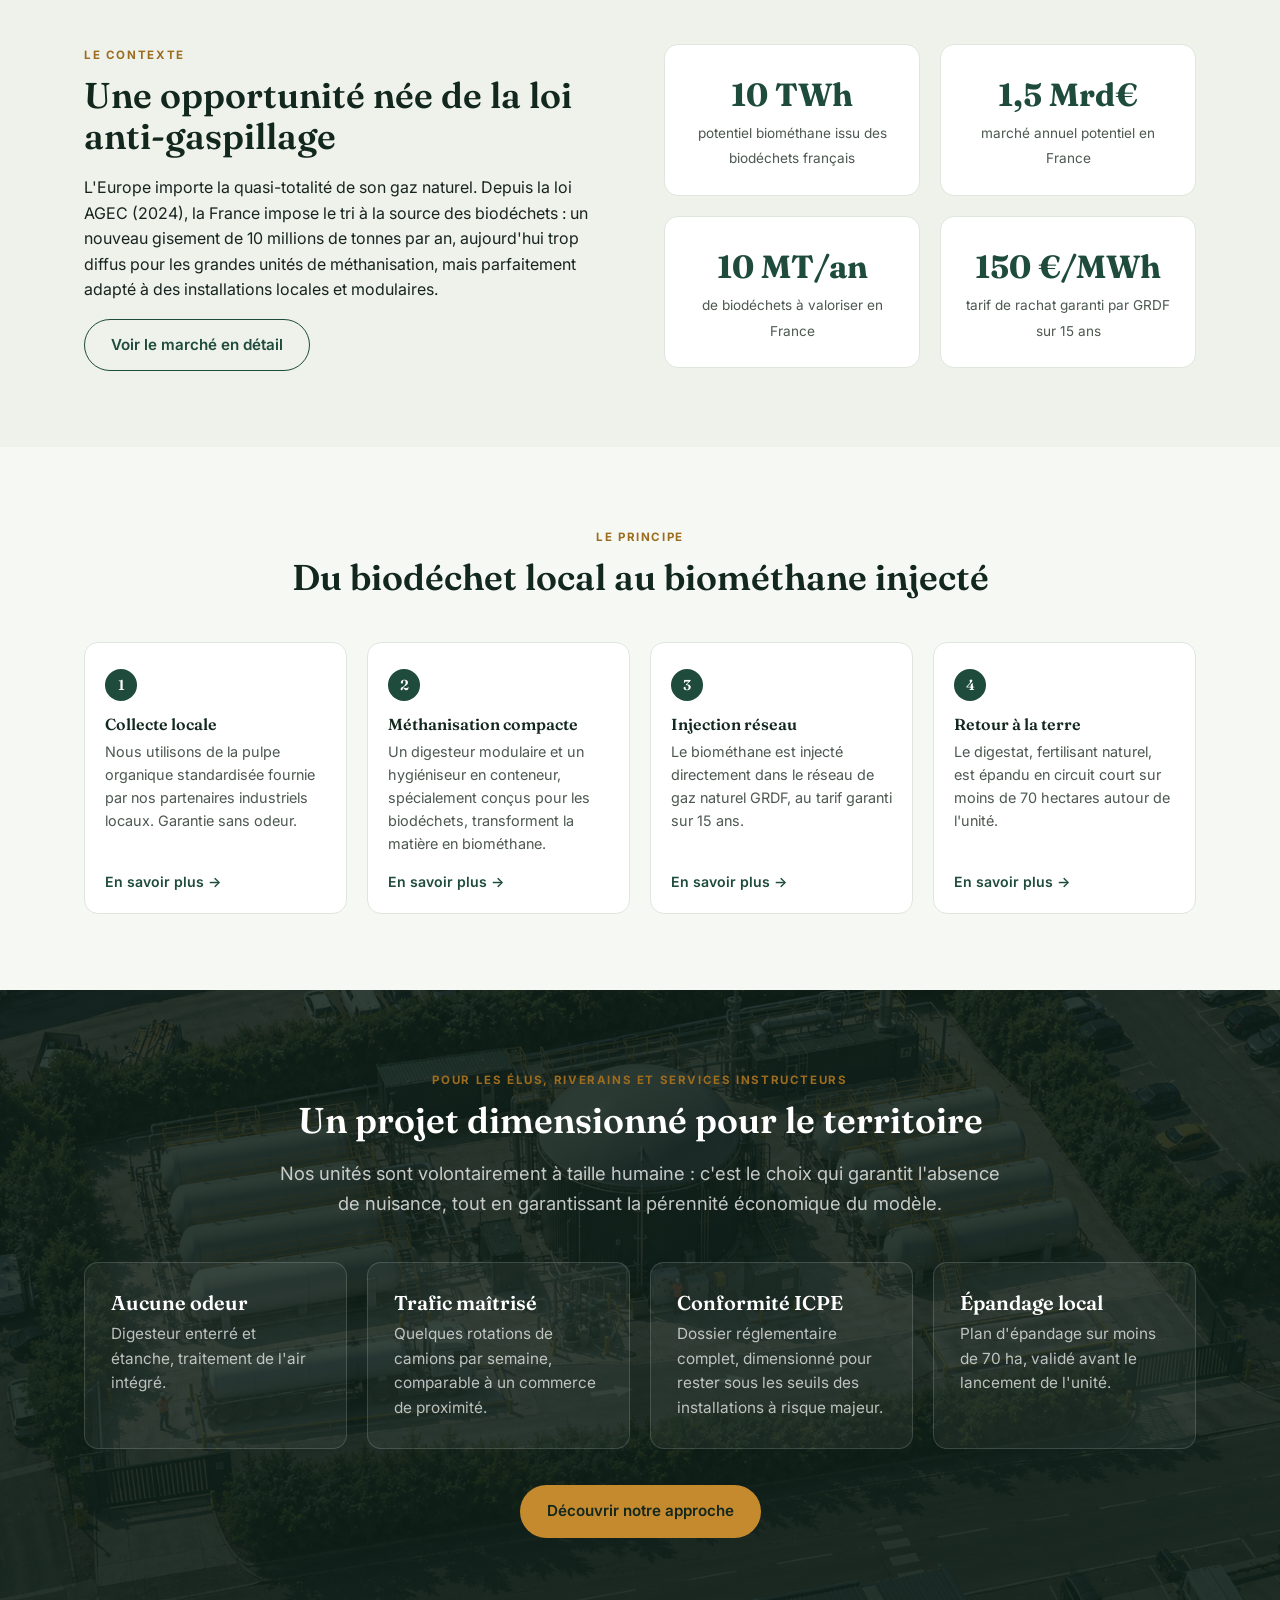
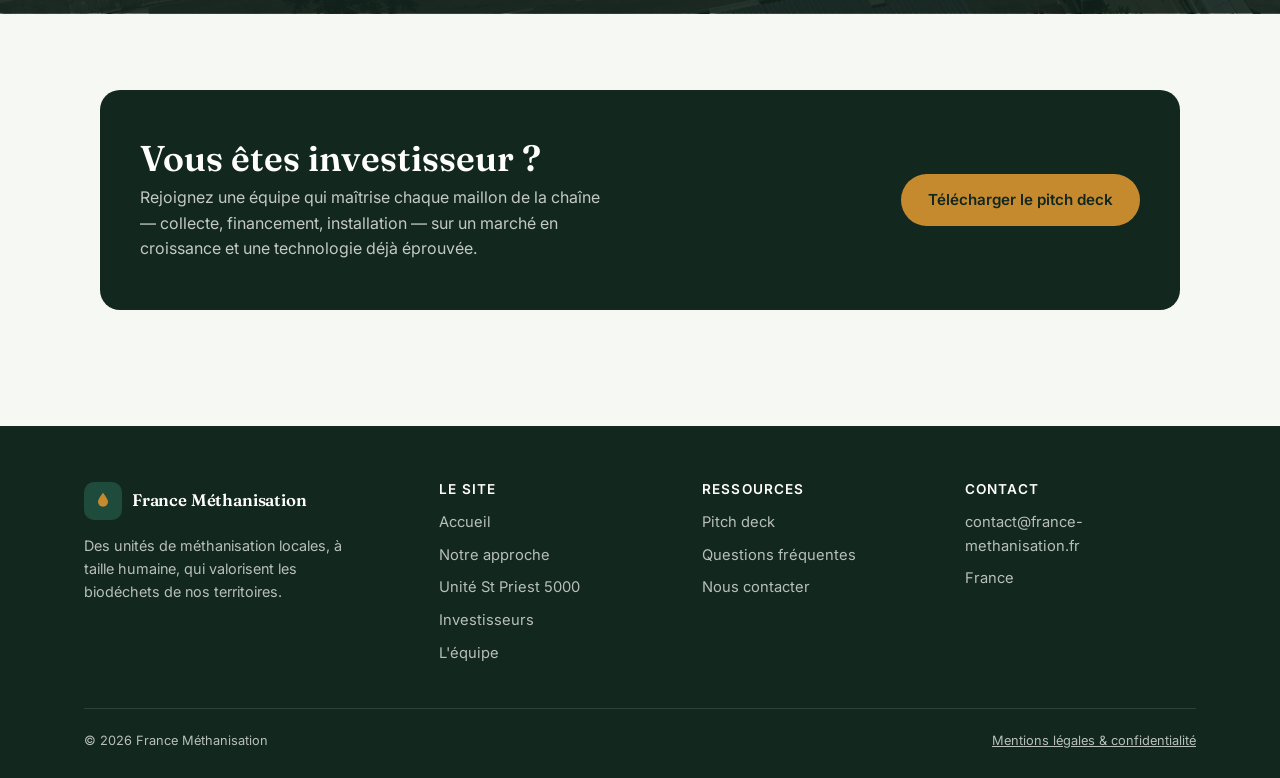
==== commit d33b41aa: "Navigation par unités, page "Notre approche", URLs sans .html, favicon - "Le projet" devient "Notre " ====
--- a/index.html
+++ b/index.html
@@ -5,31 +5,52 @@
 <meta name="viewport" content="width=device-width, initial-scale=1">
 <title>France Méthanisation — Le biométhane à taille humaine</title>
 <meta name="description" content="France Méthanisation développe des unités de méthanisation compactes, sans nuisance, qui valorisent les biodéchets locaux et sont rentables dès leur première année.">
+<link rel="icon" href="/assets/img/favicon.svg" type="image/svg+xml">
+<link rel="icon" href="/assets/img/favicon-32.png" sizes="32x32" type="image/png">
+<link rel="shortcut icon" href="/favicon.ico">
 <link rel="preconnect" href="https://fonts.googleapis.com">
 <link rel="preconnect" href="https://fonts.gstatic.com" crossorigin>
 <link href="https://fonts.googleapis.com/css2?family=Fraunces:wght@500;600;700&family=Inter:wght@400;500;600;700&display=swap" rel="stylesheet">
-<link rel="stylesheet" href="assets/css/style.css">
+<link rel="stylesheet" href="/assets/css/style.css">
 </head>
 <body>
 
 <section class="hero">
   <header class="site-header site-header--overlay">
     <div class="container nav">
-      <a href="index.html" class="brand">
+      <a href="/" class="brand">
         <span class="brand-mark"><svg viewBox="0 0 24 24" width="20" height="20" aria-hidden="true"><path d="M12 2c-4 5.5-6 8.8-6 11a6 6 0 0 0 12 0c0-2.2-2-5.5-6-11z" fill="var(--amber)"/></svg></span>
         <span class="brand-name">France Méthanisation</span>
       </a>
       <nav>
         <ul class="nav-links">
-          <li><a href="index.html" class="active">Accueil</a></li>
-          <li><a href="le-projet.html">Le projet</a></li>
-          <li><a href="investisseurs.html">Investisseurs</a></li>
-          <li><a href="equipe.html">L'équipe</a></li>
-          <li><a href="contact.html">Contact</a></li>
+          <li><a href="/" class="active">Accueil</a></li>
+          <li><a href="/notre-approche">Notre approche</a></li>
+          <li class="has-dropdown">
+            <button type="button" class="nav-dropdown-toggle" aria-expanded="false" aria-haspopup="true">Nos unités<svg viewBox="0 0 12 12" aria-hidden="true"><path d="M2.5 4.5 6 8l3.5-3.5" fill="none" stroke="currentColor" stroke-width="1.6" stroke-linecap="round" stroke-linejoin="round"/></svg></button>
+            <div class="dropdown">
+              <div class="dropdown-panel">
+                <div class="dropdown-list">
+                  <span class="dropdown-eyebrow">Nos unités</span>
+                  <a class="dropdown-item" href="/unites/saint-priest-5000">
+                    <strong>Unité St Priest 5000</strong>
+                    <span>Saint-Priest (69) · 5 000 t/an · à l'étude</span>
+                  </a>
+                  <p class="dropdown-note">D'autres unités viendront compléter le réseau.</p>
+                </div>
+                <a class="dropdown-media" href="/unites/saint-priest-5000" tabindex="-1" aria-hidden="true">
+                  <img src="/assets/img/unite-rendu-3d-small.jpg" alt="" loading="lazy" width="800" height="511">
+                </a>
+              </div>
+            </div>
+          </li>
+          <li><a href="/investisseurs">Investisseurs</a></li>
+          <li><a href="/equipe">L'équipe</a></li>
+          <li><a href="/contact">Contact</a></li>
         </ul>
       </nav>
       <div class="nav-cta">
-        <a href="investisseurs.html#pitch-deck" class="btn btn-ghost">Pitch deck</a>
+        <a href="/investisseurs#pitch-deck" class="btn btn-ghost">Pitch deck</a>
         <button class="nav-toggle" aria-label="Ouvrir le menu">
           <span></span><span></span><span></span>
         </button>
@@ -38,7 +59,7 @@
   </header>
 
   <div class="hero-media">
-    <img src="assets/img/unite-rendu-3d.png" alt="Vue 3D d'une future unité de méthanisation France Méthanisation, site de Saint-Priest" loading="eager">
+    <img src="/assets/img/unite-rendu-3d.png" alt="Vue 3D d'une future unité de méthanisation France Méthanisation, site de Saint-Priest" loading="eager">
   </div>
   <div class="container hero-inner">
     <div class="hero-content">
@@ -46,8 +67,8 @@
       <h1>Le biométhane à taille humaine, modulaire pour tous les territoires</h1>
       <p class="lede">France Méthanisation conçoit, installe et exploite des unités de méthanisation compactes qui valorisent les biodéchets locaux — sans nuisance pour les riverains, sans risque pour les territoires.</p>
       <div class="hero-actions">
-        <a href="le-projet.html" class="btn btn-primary">Découvrir le projet</a>
-        <a href="investisseurs.html" class="btn btn-outline">Espace investisseurs</a>
+        <a href="/notre-approche" class="btn btn-primary">Découvrir notre approche</a>
+        <a href="/investisseurs" class="btn btn-outline">Espace investisseurs</a>
       </div>
       <div class="hero-stats">
         <div><strong>2 000 m²</strong><span>emprise au sol d'une unité</span></div>
@@ -98,7 +119,7 @@
         <span class="eyebrow">Le contexte</span>
         <h2>Une opportunité née de la loi anti-gaspillage</h2>
         <p>L'Europe importe la quasi-totalité de son gaz naturel. Depuis la loi AGEC (2024), la France impose le tri à la source des biodéchets : un nouveau gisement de 10 millions de tonnes par an, aujourd'hui trop diffus pour les grandes unités de méthanisation, mais parfaitement adapté à des installations locales et modulaires.</p>
-        <a href="investisseurs.html" class="btn btn-ghost">Voir le marché en détail</a>
+        <a href="/investisseurs" class="btn btn-ghost">Voir le marché en détail</a>
       </div>
       <div class="grid-2" style="gap:20px;">
         <div class="stat-tile"><strong>10 TWh</strong><span>potentiel biométhane issu des biodéchets français</span></div>
@@ -120,22 +141,26 @@
       <div class="step">
         <span class="step-num">1</span>
         <h4>Collecte locale</h4>
-        <p>Les biodéchets sont fournis localement par notre réseau de partenaires industriels.</p>
+        <p>Nous utilisons de la pulpe organique standardisée fournie par nos partenaires industriels locaux. Garantie sans odeur.</p>
+        <a class="step-link" href="/notre-approche#securite">En savoir plus <span aria-hidden="true">→</span></a>
       </div>
       <div class="step">
         <span class="step-num">2</span>
         <h4>Méthanisation compacte</h4>
         <p>Un digesteur modulaire et un hygiéniseur en conteneur, spécialement conçus pour les biodéchets, transforment la matière en biométhane.</p>
+        <a class="step-link" href="/notre-approche#technologie">En savoir plus <span aria-hidden="true">→</span></a>
       </div>
       <div class="step">
         <span class="step-num">3</span>
         <h4>Injection réseau</h4>
         <p>Le biométhane est injecté directement dans le réseau de gaz naturel GRDF, au tarif garanti sur 15 ans.</p>
+        <a class="step-link" href="/notre-approche#technologie">En savoir plus <span aria-hidden="true">→</span></a>
       </div>
       <div class="step">
         <span class="step-num">4</span>
         <h4>Retour à la terre</h4>
         <p>Le digestat, fertilisant naturel, est épandu en circuit court sur moins de 70 hectares autour de l'unité.</p>
+        <a class="step-link" href="/notre-approche#securite">En savoir plus <span aria-hidden="true">→</span></a>
       </div>
     </div>
   </div>
@@ -167,7 +192,7 @@
       </div>
     </div>
     <div style="text-align:center;margin-top:36px;">
-      <a href="le-projet.html" class="btn btn-primary">Consulter le dossier du projet</a>
+      <a href="/notre-approche" class="btn btn-primary">Découvrir notre approche</a>
     </div>
   </div>
 </section>
@@ -178,13 +203,13 @@
       <h2>Vous êtes investisseur ?</h2>
       <p>Rejoignez une équipe qui maîtrise chaque maillon de la chaîne — collecte, financement, installation — sur un marché en croissance et une technologie déjà éprouvée.</p>
     </div>
-    <a href="investisseurs.html#pitch-deck" class="btn btn-primary">Télécharger le pitch deck</a>
+    <a href="/investisseurs#pitch-deck" class="btn btn-primary">Télécharger le pitch deck</a>
   </div>
 </section>
 
 <footer class="site-footer" id="footer"></footer>
-<script src="assets/js/main.js"></script>
-<script src="assets/js/footer.js"></script>
-<script src="assets/js/cookies.js"></script>
+<script src="/assets/js/main.js"></script>
+<script src="/assets/js/footer.js"></script>
+<script src="/assets/js/cookies.js"></script>
 </body>
 </html>
--- a/assets/css/style.css
+++ b/assets/css/style.css
@@ -273,13 +273,13 @@
 /* ---------------- Hero ---------------- */
 
 .hero {
-  --hero-split: 70%;
+  --hero-split: 80%;
   position: relative;
   height: 100vh;
   height: 100svh;
   color: var(--ink);
   overflow: hidden;
-  background: var(--forest-dark);
+  background: var(--paper);
 }
 
 .hero-media {
@@ -314,9 +314,9 @@
 
 .hero-inner {
   position: absolute;
-  top: var(--hero-split);
+  bottom: 10%;
   left: 50%;
-  transform: translate(-50%, -50%);
+  transform: translateX(-50%);
   z-index: 2;
   width: 100%;
   max-width: 980px;
@@ -911,3 +911,181 @@
   .cookie-banner-actions { width: 100%; }
   .cookie-banner-actions .btn { flex: 1 1 auto; }
 }
+
+/* ---------------- Menu déroulant « Nos unités » ---------------- */
+
+.nav { position: relative; }
+.has-dropdown { position: static; }
+
+.nav-dropdown-toggle {
+  display: inline-flex;
+  align-items: center;
+  gap: 6px;
+  background: none;
+  border: 0;
+  padding: 0;
+  font: inherit;
+  font-size: 0.94rem;
+  font-weight: 500;
+  color: var(--ink-soft);
+  cursor: pointer;
+  transition: color 0.15s ease;
+}
+.nav-dropdown-toggle svg { width: 12px; height: 12px; transition: transform 0.2s ease; }
+.has-dropdown.active > .nav-dropdown-toggle,
+.has-dropdown:hover > .nav-dropdown-toggle,
+.has-dropdown.open > .nav-dropdown-toggle { color: var(--forest); }
+.has-dropdown.open > .nav-dropdown-toggle svg,
+.has-dropdown:hover > .nav-dropdown-toggle svg { transform: rotate(180deg); }
+
+.site-header--overlay .nav-dropdown-toggle { color: var(--white); }
+.site-header--overlay .has-dropdown.active > .nav-dropdown-toggle,
+.site-header--overlay .has-dropdown:hover > .nav-dropdown-toggle,
+.site-header--overlay .has-dropdown.open > .nav-dropdown-toggle { color: var(--amber); }
+
+.dropdown-panel {
+  display: grid;
+  grid-template-columns: 1fr 1fr;
+  background: var(--white);
+  border: 1px solid var(--line);
+  border-radius: 18px;
+  overflow: hidden;
+  box-shadow: 0 30px 60px -25px rgba(0, 0, 0, 0.45);
+}
+.dropdown-list {
+  padding: 28px 30px;
+  display: flex;
+  flex-direction: column;
+  gap: 14px;
+}
+.dropdown-eyebrow {
+  font-size: 0.72rem;
+  letter-spacing: 0.14em;
+  text-transform: uppercase;
+  font-weight: 700;
+  color: var(--amber-dark);
+}
+.site-header .nav-links .dropdown-item {
+  display: block;
+  padding: 4px 0 4px 16px;
+  border-left: 3px solid var(--amber);
+  text-decoration: none;
+  color: var(--ink);
+}
+.dropdown-item strong {
+  display: block;
+  font-family: "Fraunces", serif;
+  font-size: 1.12rem;
+  color: var(--forest-dark);
+  transition: color 0.15s ease;
+}
+.dropdown-item span {
+  display: block;
+  font-size: 0.84rem;
+  color: var(--ink-soft);
+  margin-top: 2px;
+}
+.site-header .nav-links .dropdown-item:hover strong { color: var(--amber-dark); }
+.dropdown-note { margin: 6px 0 0; font-size: 0.82rem; color: var(--ink-soft); }
+.dropdown-media { display: block; min-height: 240px; }
+.dropdown-media img { width: 100%; height: 100%; object-fit: cover; display: block; }
+
+@media (min-width: 861px) {
+  .has-dropdown { padding: 24px 0 32px; margin: -24px 0 -32px; }
+  .dropdown {
+    position: absolute;
+    top: 100%;
+    left: 50%;
+    width: min(860px, calc(100% - 48px));
+    padding-top: 10px;
+    transform: translate(-50%, 8px);
+    opacity: 0;
+    visibility: hidden;
+    pointer-events: none;
+    transition: opacity 0.18s ease, transform 0.18s ease, visibility 0.18s;
+    z-index: 5;
+  }
+  .has-dropdown:hover .dropdown,
+  .has-dropdown:focus-within .dropdown,
+  .has-dropdown.open .dropdown {
+    opacity: 1;
+    visibility: visible;
+    pointer-events: auto;
+    transform: translate(-50%, 0);
+  }
+}
+
+@media (max-width: 860px) {
+  .nav-dropdown-toggle { width: 100%; justify-content: space-between; }
+  .dropdown { display: none; }
+  .has-dropdown.open .dropdown { display: block; }
+  .dropdown-panel {
+    grid-template-columns: 1fr;
+    background: transparent;
+    border: 0;
+    border-radius: 0;
+    box-shadow: none;
+  }
+  .dropdown-list { padding: 10px 0 2px; gap: 8px; }
+  .dropdown-media, .dropdown-eyebrow, .dropdown-note { display: none; }
+  .site-header--overlay .nav-links .dropdown-item { color: var(--white); }
+  .site-header--overlay .dropdown-item strong { color: var(--white); }
+  .site-header--overlay .dropdown-item span { color: rgba(255,255,255,0.7); }
+}
+
+/* ---------------- Liens « En savoir plus » & cartes d'unité ---------------- */
+
+.step { display: flex; flex-direction: column; }
+.step-link {
+  margin-top: auto;
+  padding-top: 16px;
+  font-size: 0.88rem;
+  font-weight: 600;
+  color: var(--forest);
+  text-decoration: none;
+  display: inline-block;
+}
+.step-link span { display: inline-block; transition: transform 0.15s ease; }
+.step-link:hover { color: var(--amber-dark); }
+.step-link:hover span, .unit-card:hover .step-link span { transform: translateX(4px); }
+
+.unit-card {
+  display: grid;
+  grid-template-columns: 1fr 1.1fr;
+  background: var(--white);
+  border: 1px solid var(--line);
+  border-radius: var(--radius);
+  overflow: hidden;
+  text-decoration: none;
+  color: inherit;
+  box-shadow: var(--shadow);
+  transition: transform 0.2s ease;
+}
+.unit-card:hover { transform: translateY(-3px); }
+.unit-card img { width: 100%; height: 100%; min-height: 260px; object-fit: cover; }
+.unit-card-body { padding: 34px 36px; display: flex; flex-direction: column; justify-content: center; }
+.unit-card-body h3 { font-size: 1.5rem; margin-bottom: 0.4em; }
+.unit-card-body p { color: var(--ink-soft); }
+.unit-card-body .step-link { margin-top: 6px; padding-top: 0; }
+@media (max-width: 760px) {
+  .unit-card { grid-template-columns: 1fr; }
+  .unit-card img { min-height: 200px; max-height: 260px; }
+  .unit-card-body { padding: 26px 24px; }
+}
+
+/* ---------------- Carte de l'unité ---------------- */
+
+.unit-map {
+  position: relative;
+  isolation: isolate;
+  height: 440px;
+  border-radius: var(--radius);
+  overflow: hidden;
+  border: 1px solid var(--line);
+  box-shadow: var(--shadow);
+  background: var(--paper-deep);
+}
+.fm-pin { background: none; border: 0; }
+.fm-pin svg { width: 40px; height: 52px; filter: drop-shadow(0 4px 6px rgba(0,0,0,0.35)); }
+.leaflet-popup-content { font-family: "Inter", sans-serif; font-size: 0.92rem; line-height: 1.45; margin: 14px 18px; }
+.leaflet-popup-content strong { font-family: "Fraunces", serif; font-size: 1.05rem; color: var(--forest-dark); }
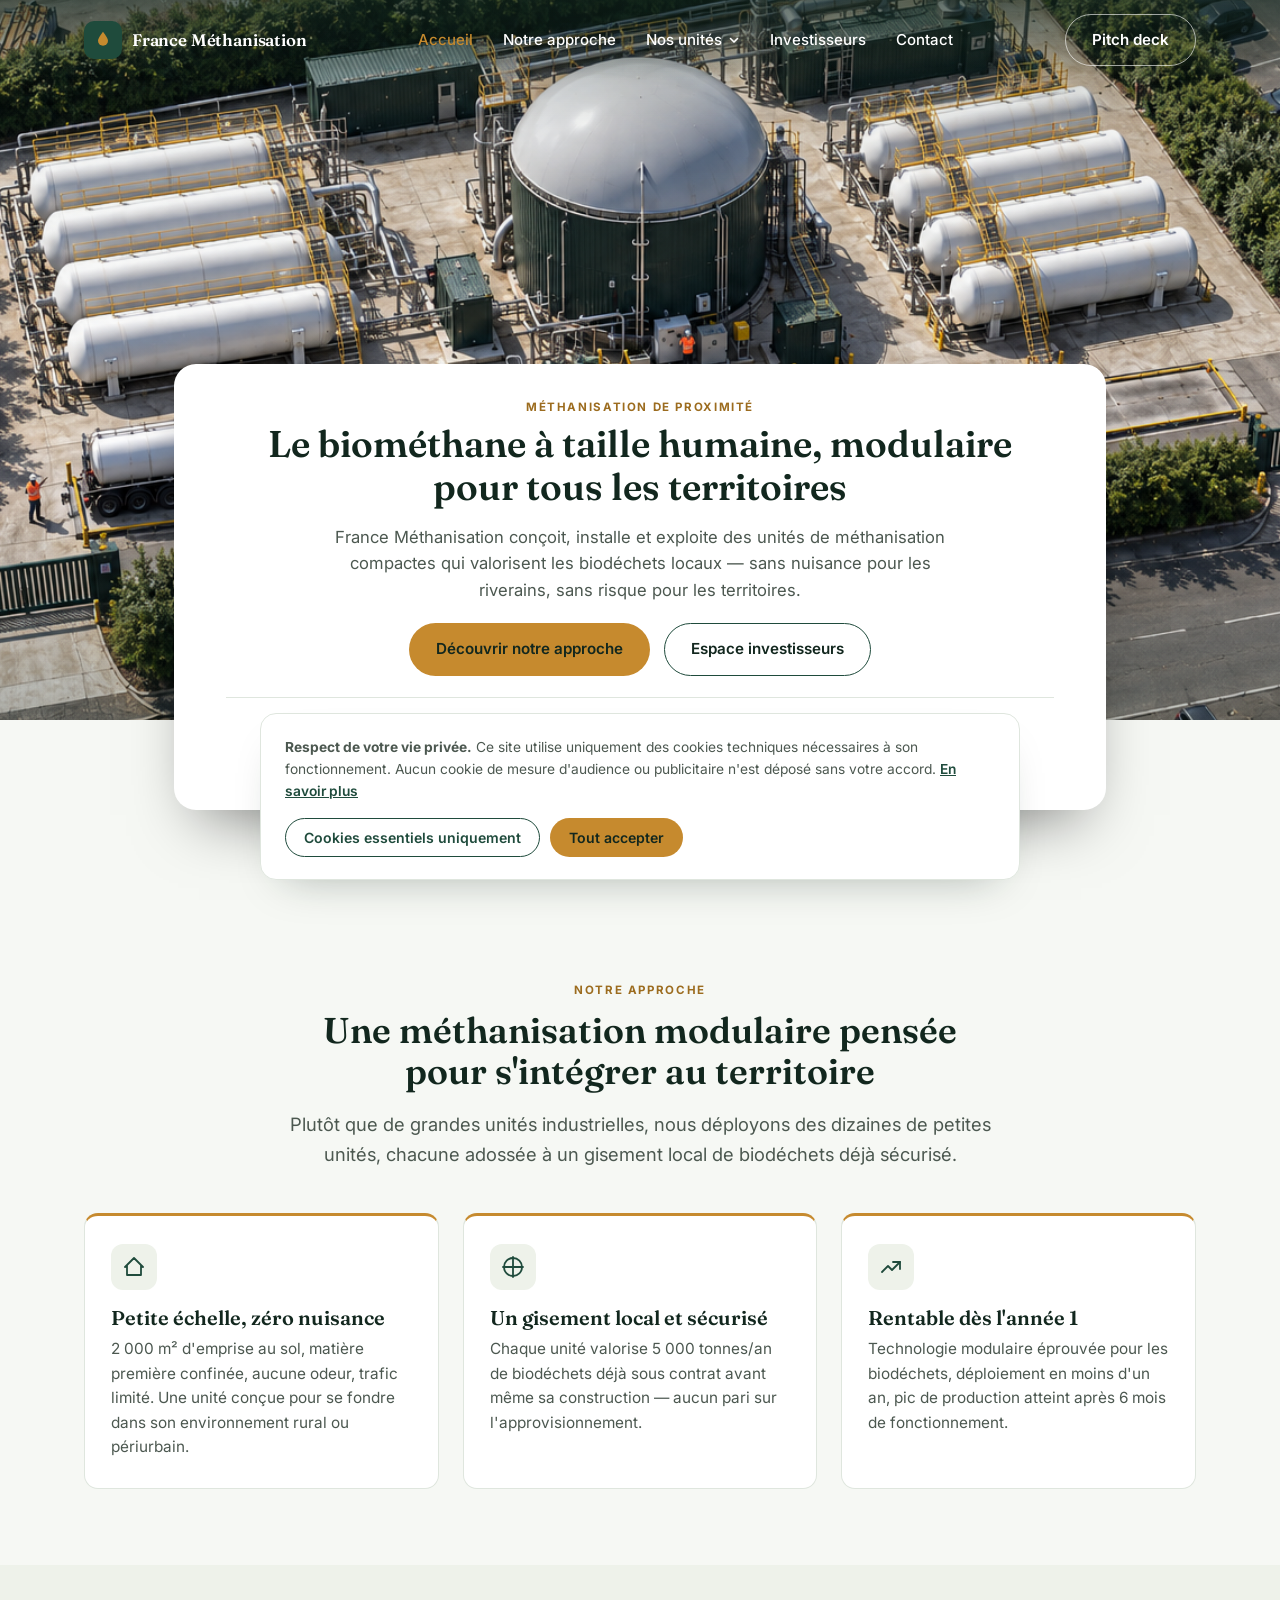
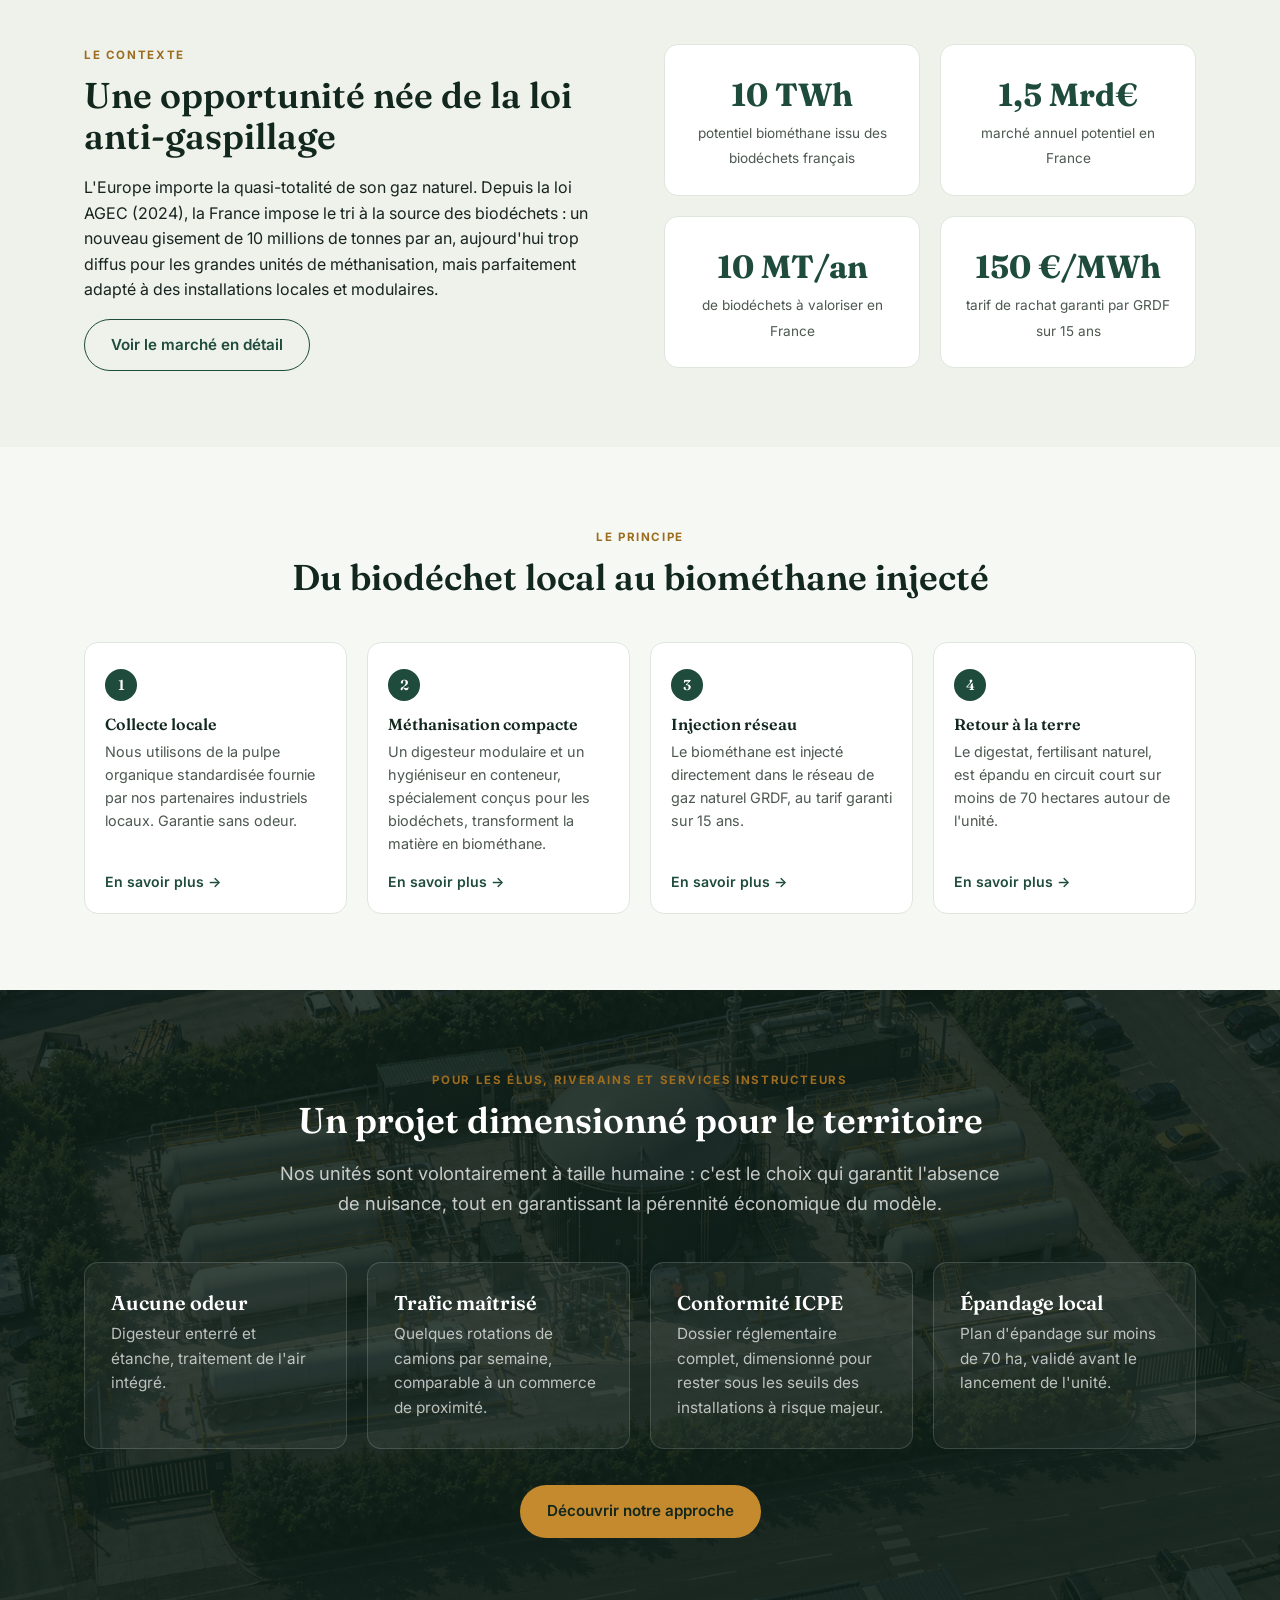
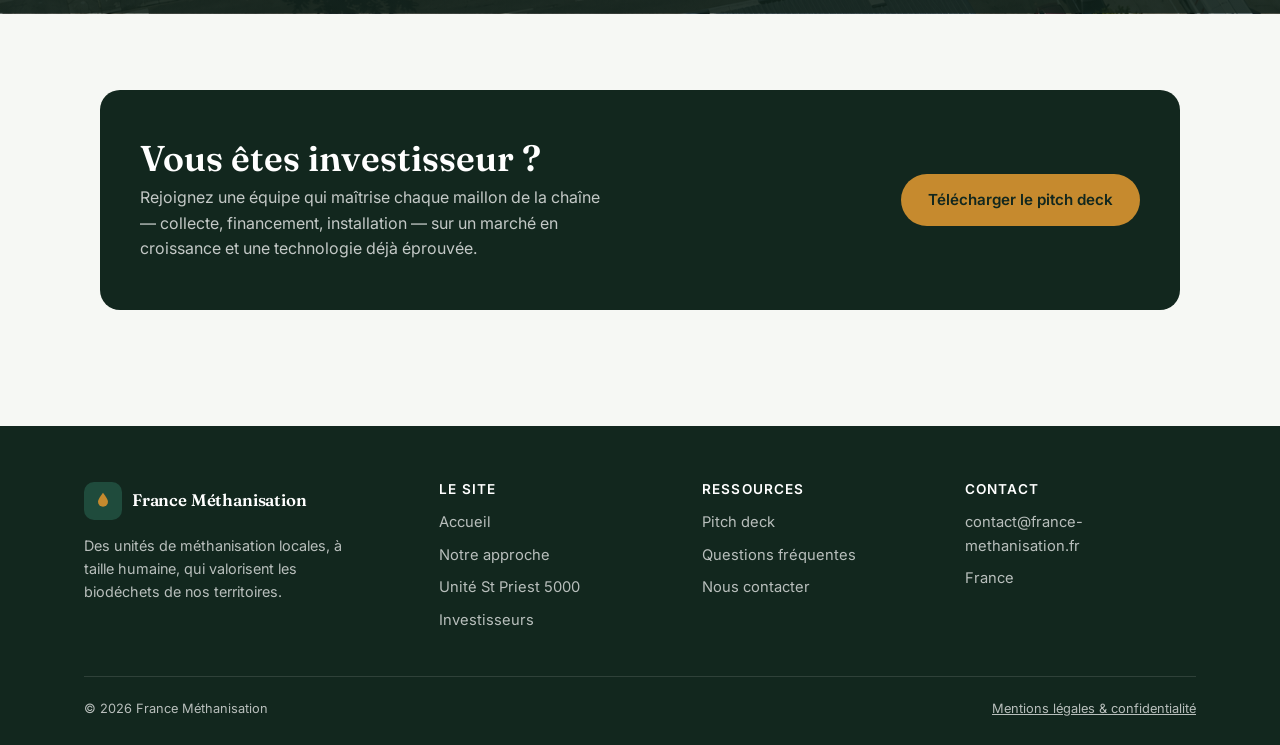
==== commit 44377baa: "Équipe dans Investisseurs avec panneau latéral, menus déroulants sur tous les onglets - Page Investi" ====
--- a/index.html
+++ b/index.html
@@ -24,8 +24,36 @@
       </a>
       <nav>
         <ul class="nav-links">
-          <li><a href="/" class="active">Accueil</a></li>
-          <li><a href="/notre-approche">Notre approche</a></li>
+          <li class="has-dropdown">
+            <a href="/" class="active">Accueil</a>
+            <div class="dropdown">
+              <a class="dropdown-panel dropdown-panel--link" href="/" tabindex="-1">
+                <div class="dropdown-list">
+                  <strong class="dropdown-title">Accueil</strong>
+                  <p class="dropdown-text">Des unités de méthanisation locales, conçues, installées et exploitées par France Méthanisation.</p>
+                  <span class="dropdown-cta">Découvrir la page <span aria-hidden="true">→</span></span>
+                </div>
+                <div class="dropdown-media">
+                  <img src="/assets/img/unite-rendu-3d-small.jpg" alt="" loading="lazy" width="800" height="511">
+                </div>
+              </a>
+            </div>
+          </li>
+          <li class="has-dropdown">
+            <a href="/notre-approche">Notre approche</a>
+            <div class="dropdown">
+              <a class="dropdown-panel dropdown-panel--link" href="/notre-approche" tabindex="-1">
+                <div class="dropdown-list">
+                  <strong class="dropdown-title">Notre approche</strong>
+                  <p class="dropdown-text">Pourquoi des unités à taille humaine : sécurité, absence de nuisances et ancrage dans le territoire.</p>
+                  <span class="dropdown-cta">Découvrir la page <span aria-hidden="true">→</span></span>
+                </div>
+                <div class="dropdown-media">
+                  <img src="/assets/img/nav-approche.jpg" alt="" loading="lazy" width="800" height="511">
+                </div>
+              </a>
+            </div>
+          </li>
           <li class="has-dropdown">
             <button type="button" class="nav-dropdown-toggle" aria-expanded="false" aria-haspopup="true">Nos unités<svg viewBox="0 0 12 12" aria-hidden="true"><path d="M2.5 4.5 6 8l3.5-3.5" fill="none" stroke="currentColor" stroke-width="1.6" stroke-linecap="round" stroke-linejoin="round"/></svg></button>
             <div class="dropdown">
@@ -44,9 +72,36 @@
               </div>
             </div>
           </li>
-          <li><a href="/investisseurs">Investisseurs</a></li>
-          <li><a href="/equipe">L'équipe</a></li>
-          <li><a href="/contact">Contact</a></li>
+          <li class="has-dropdown">
+            <a href="/investisseurs">Investisseurs</a>
+            <div class="dropdown">
+              <a class="dropdown-panel dropdown-panel--link" href="/investisseurs" tabindex="-1">
+                <div class="dropdown-list">
+                  <strong class="dropdown-title">Investisseurs</strong>
+                  <p class="dropdown-text">Marché, modèle économique, trajectoire et équipe : tout pour rejoindre l'aventure.</p>
+                  <span class="dropdown-cta">Découvrir la page <span aria-hidden="true">→</span></span>
+                </div>
+                <div class="dropdown-media">
+                  <img src="/assets/img/nav-investisseurs.jpg" alt="" loading="lazy" width="800" height="511">
+                </div>
+              </a>
+            </div>
+          </li>
+          <li class="has-dropdown">
+            <a href="/contact">Contact</a>
+            <div class="dropdown">
+              <a class="dropdown-panel dropdown-panel--link" href="/contact" tabindex="-1">
+                <div class="dropdown-list">
+                  <strong class="dropdown-title">Contact</strong>
+                  <p class="dropdown-text">Élus, riverains, investisseurs ou partenaires : posez-nous vos questions.</p>
+                  <span class="dropdown-cta">Découvrir la page <span aria-hidden="true">→</span></span>
+                </div>
+                <div class="dropdown-media">
+                  <img src="/assets/img/nav-contact.jpg" alt="" loading="lazy" width="800" height="511">
+                </div>
+              </a>
+            </div>
+          </li>
         </ul>
       </nav>
       <div class="nav-cta">
--- a/assets/css/style.css
+++ b/assets/css/style.css
@@ -1089,3 +1089,140 @@
 .fm-pin svg { width: 40px; height: 52px; filter: drop-shadow(0 4px 6px rgba(0,0,0,0.35)); }
 .leaflet-popup-content { font-family: "Inter", sans-serif; font-size: 0.92rem; line-height: 1.45; margin: 14px 18px; }
 .leaflet-popup-content strong { font-family: "Fraunces", serif; font-size: 1.05rem; color: var(--forest-dark); }
+
+/* ---------------- Menus déroulants des onglets simples ---------------- */
+
+.site-header .nav-links a.dropdown-panel--link {
+  color: var(--ink);
+  font-size: inherit;
+  font-weight: 400;
+  text-decoration: none;
+  cursor: pointer;
+}
+.dropdown-panel--link .dropdown-list { justify-content: center; gap: 10px; border-left: 0; }
+.dropdown-title {
+  display: block;
+  font-family: "Fraunces", serif;
+  font-size: 1.45rem;
+  line-height: 1.15;
+  color: var(--forest-dark);
+  padding-left: 16px;
+  border-left: 3px solid var(--amber);
+  transition: color 0.15s ease;
+}
+.dropdown-text { margin: 0; padding-left: 19px; font-size: 0.92rem; color: var(--ink-soft); }
+.dropdown-cta {
+  padding-left: 19px;
+  margin-top: 4px;
+  font-size: 0.86rem;
+  font-weight: 600;
+  color: var(--forest);
+}
+.dropdown-cta span { display: inline-block; transition: transform 0.15s ease; }
+.dropdown-panel--link:hover .dropdown-title { color: var(--amber-dark); }
+.dropdown-panel--link:hover .dropdown-cta span { transform: translateX(4px); }
+
+@media (max-width: 860px) {
+  .has-dropdown > .dropdown:has(.dropdown-panel--link) { display: none !important; }
+}
+
+/* ---------------- Équipe : lien et panneau latéral ---------------- */
+
+.team-card { display: flex; flex-direction: column; }
+.team-body { flex: 1; display: flex; flex-direction: column; }
+.team-more {
+  margin-top: auto;
+  align-self: center;
+  background: none;
+  border: 0;
+  font: inherit;
+  font-size: 0.88rem;
+  font-weight: 600;
+  cursor: pointer;
+}
+
+html.no-scroll { overflow: hidden; }
+
+.side-overlay {
+  position: fixed;
+  inset: 0;
+  z-index: 300;
+  background: rgba(15, 31, 24, 0.55);
+  opacity: 0;
+  visibility: hidden;
+  transition: opacity 0.3s ease, visibility 0s linear 0.3s;
+}
+.side-overlay.is-open { opacity: 1; visibility: visible; transition: opacity 0.3s ease; }
+
+.side-panel {
+  position: fixed;
+  top: 0;
+  right: 0;
+  bottom: 0;
+  z-index: 310;
+  width: min(620px, 100%);
+  display: flex;
+  flex-direction: column;
+  background: var(--white);
+  box-shadow: -30px 0 60px -30px rgba(0, 0, 0, 0.45);
+  transform: translateX(100%);
+  visibility: hidden;
+  transition: transform 0.38s cubic-bezier(0.22, 0.8, 0.3, 1), visibility 0s linear 0.38s;
+}
+.side-panel.is-open {
+  transform: none;
+  visibility: visible;
+  transition: transform 0.38s cubic-bezier(0.22, 0.8, 0.3, 1);
+}
+.side-panel-close {
+  display: inline-flex;
+  align-items: center;
+  gap: 12px;
+  align-self: flex-start;
+  margin: 26px 40px 10px;
+  padding: 0;
+  background: none;
+  border: 0;
+  font: inherit;
+  font-size: 0.95rem;
+  color: var(--ink-soft);
+  cursor: pointer;
+}
+.side-panel-close span {
+  width: 30px;
+  height: 30px;
+  border-radius: 999px;
+  border: 1.5px solid currentColor;
+  display: inline-flex;
+  align-items: center;
+  justify-content: center;
+  font-size: 0.8rem;
+}
+.side-panel-close:hover { color: var(--forest-dark); }
+.side-panel-body { flex: 1; overflow-y: auto; padding: 14px 40px 28px; }
+.side-panel-footer { padding: 20px 40px 26px; border-top: 1px solid var(--line); }
+.side-panel-footer .btn { width: 100%; justify-content: center; }
+
+.member-head { display: flex; align-items: center; gap: 22px; margin-bottom: 24px; }
+.member-head img {
+  width: 120px;
+  height: 120px;
+  flex-shrink: 0;
+  border-radius: 999px;
+  object-fit: cover;
+  object-position: top center;
+  background: var(--paper-deep);
+}
+.member-head h3 { font-size: 1.6rem; margin-bottom: 4px; }
+.member-head .team-role { margin: 0; }
+.member-list { margin: 0; padding-left: 20px; color: var(--ink-soft); font-size: 0.95rem; }
+.member-list li { margin-bottom: 8px; }
+
+@media (max-width: 560px) {
+  .side-panel-close { margin: 20px 22px 6px; }
+  .side-panel-body { padding: 10px 22px 22px; }
+  .side-panel-footer { padding: 16px 22px 20px; }
+  .member-head { gap: 16px; }
+  .member-head img { width: 84px; height: 84px; }
+  .member-head h3 { font-size: 1.3rem; }
+}
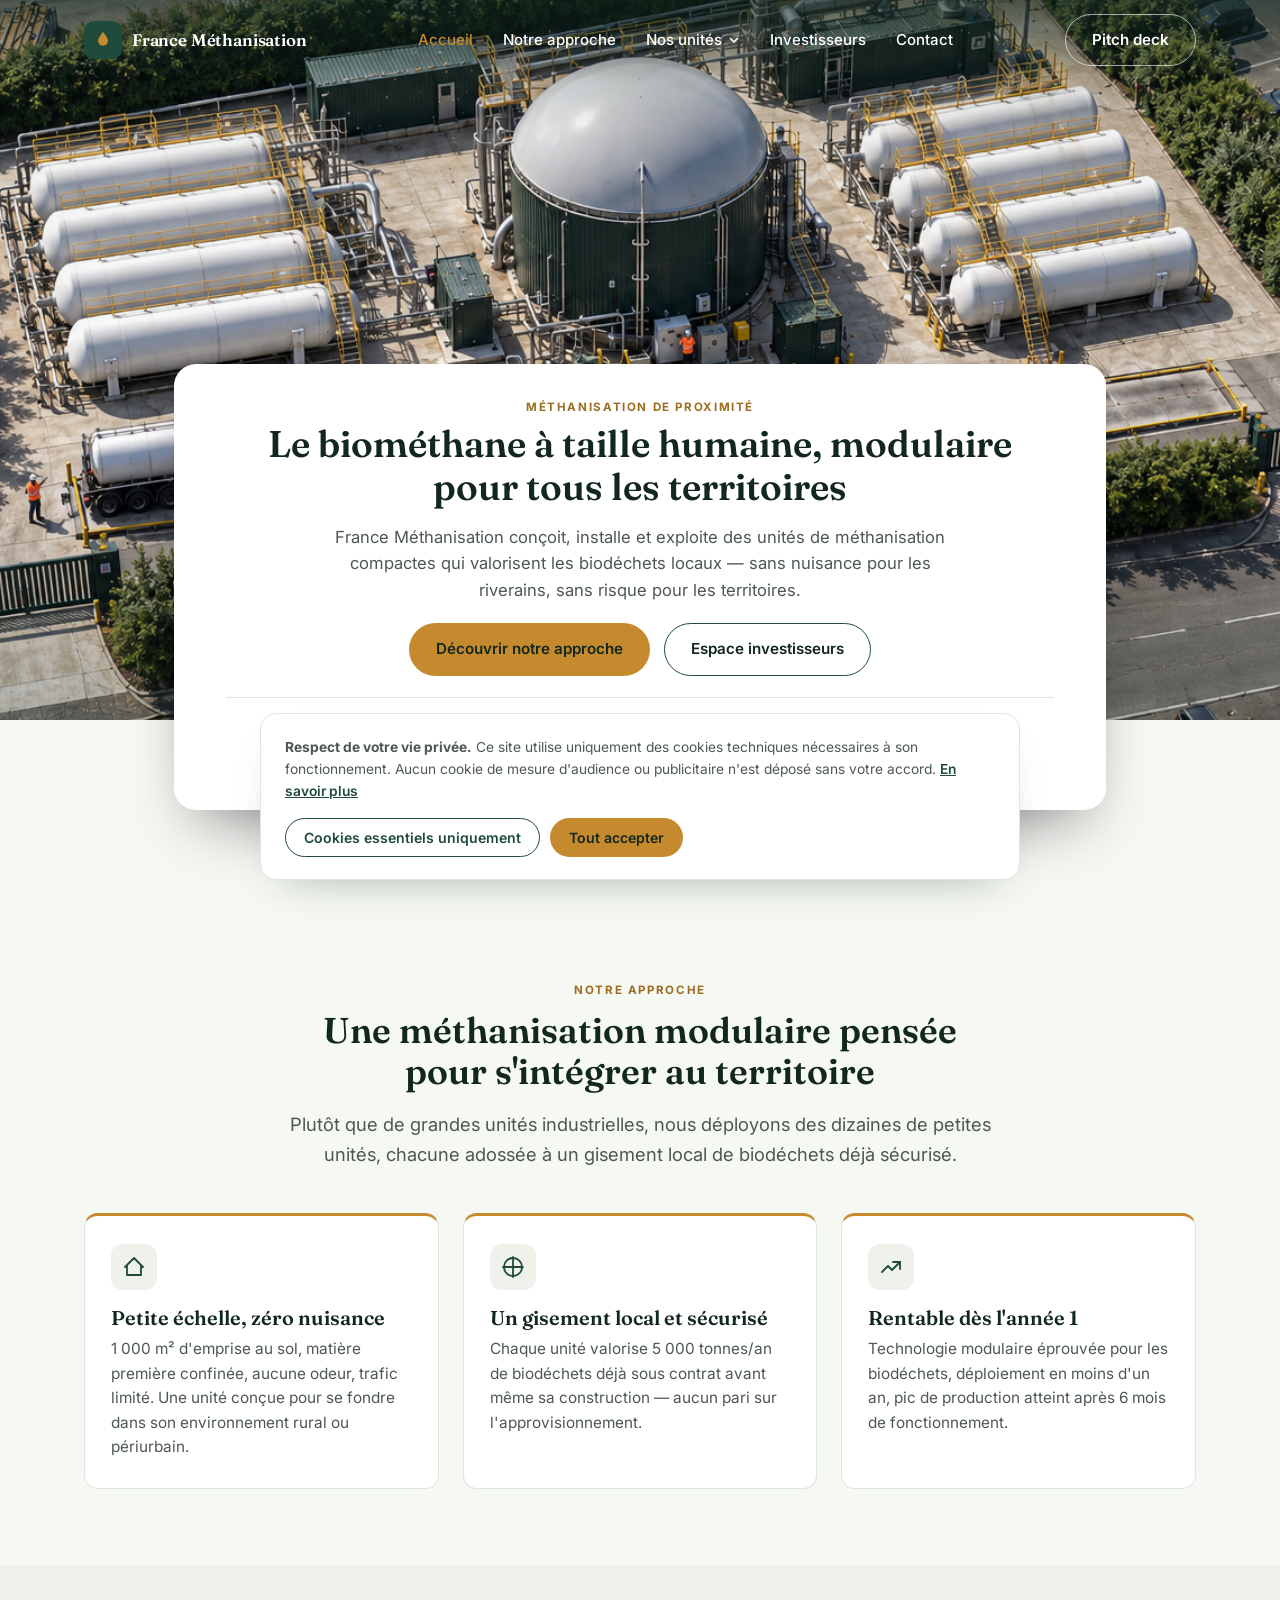
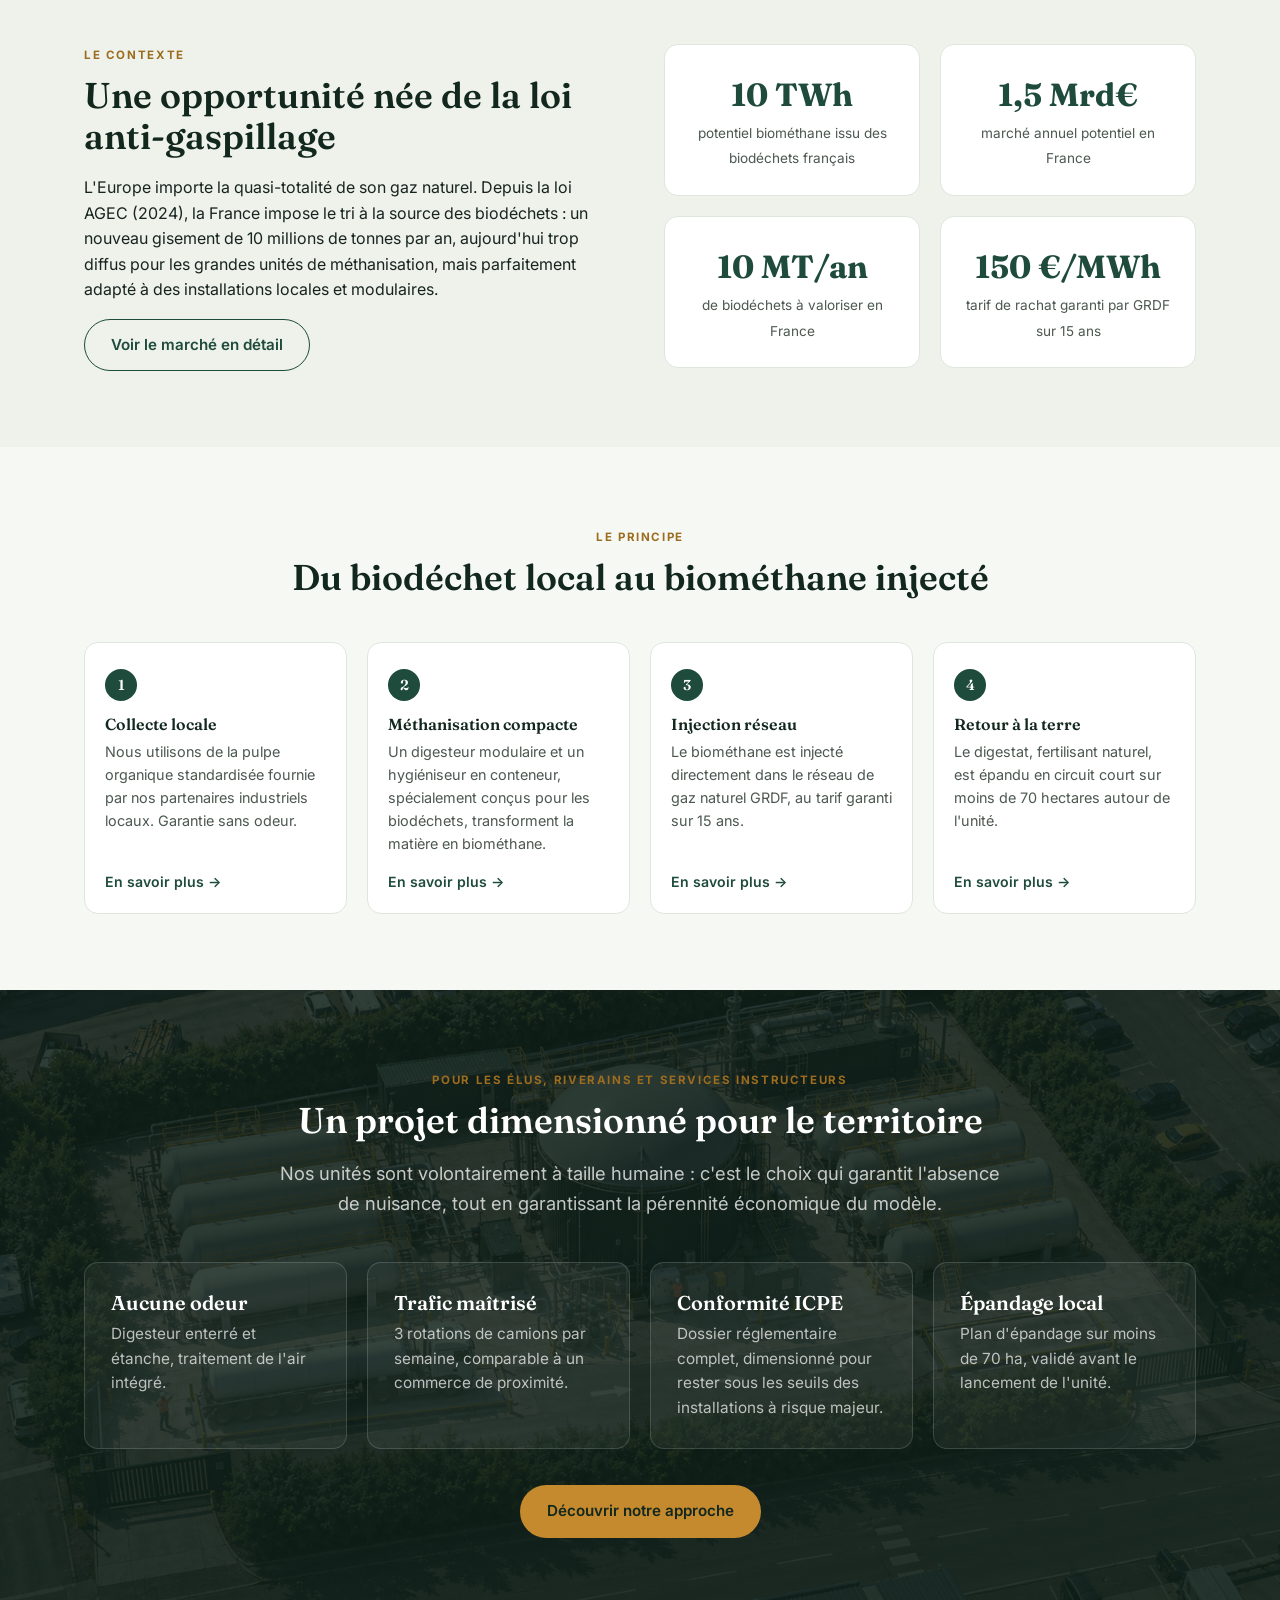
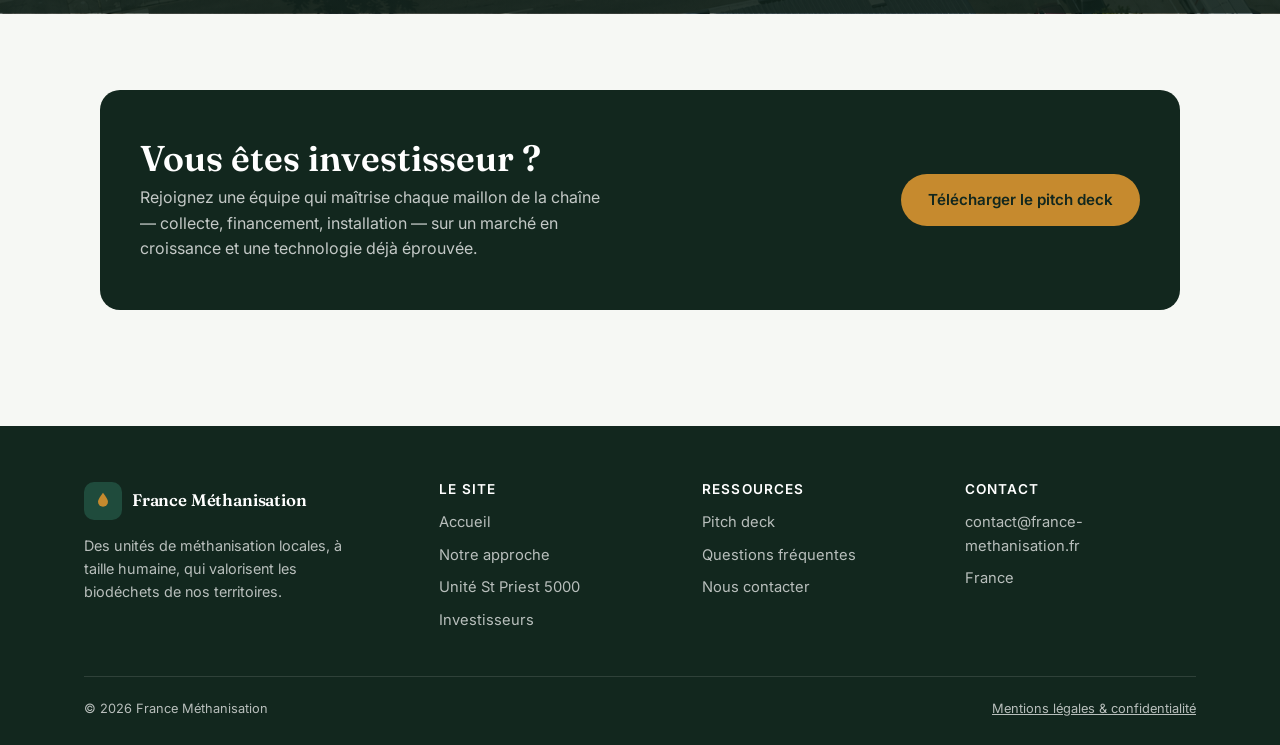
==== commit 97777a4c: "Photo en fond du bandeau, modal photo, texte techno, affirmations, 1 000 m² - Page unité : le rendu " ====
--- a/index.html
+++ b/index.html
@@ -126,7 +126,7 @@
         <a href="/investisseurs" class="btn btn-outline">Espace investisseurs</a>
       </div>
       <div class="hero-stats">
-        <div><strong>2 000 m²</strong><span>emprise au sol d'une unité</span></div>
+        <div><strong>1 000 m²</strong><span>emprise au sol d'une unité</span></div>
         <div><strong>30 Nm³/h</strong><span>production de biométhane</span></div>
         <div><strong>Année 1</strong><span>rentabilité dès la mise en service</span></div>
       </div>
@@ -147,7 +147,7 @@
           <svg viewBox="0 0 24 24" fill="none" stroke="currentColor" stroke-width="1.8"><path d="M3 12l9-9 9 9M5 10v10h14V10" stroke-linecap="round" stroke-linejoin="round"/></svg>
         </div>
         <h3>Petite échelle, zéro nuisance</h3>
-        <p>2 000 m² d'emprise au sol, matière première confinée, aucune odeur, trafic limité. Une unité conçue pour se fondre dans son environnement rural ou périurbain.</p>
+        <p>1 000 m² d'emprise au sol, matière première confinée, aucune odeur, trafic limité. Une unité conçue pour se fondre dans son environnement rural ou périurbain.</p>
       </div>
       <div class="card reassure">
         <div class="card-icon">
@@ -235,7 +235,7 @@
       </div>
       <div class="card" style="background:rgba(255,255,255,0.05);border-color:rgba(255,255,255,0.15);">
         <h3 style="color:#fff;">Trafic maîtrisé</h3>
-        <p style="color:rgba(255,255,255,0.7);">Quelques rotations de camions par semaine, comparable à un commerce de proximité.</p>
+        <p style="color:rgba(255,255,255,0.7);">3 rotations de camions par semaine, comparable à un commerce de proximité.</p>
       </div>
       <div class="card" style="background:rgba(255,255,255,0.05);border-color:rgba(255,255,255,0.15);">
         <h3 style="color:#fff;">Conformité ICPE</h3>
--- a/assets/css/style.css
+++ b/assets/css/style.css
@@ -1226,3 +1226,58 @@
   .member-head img { width: 84px; height: 84px; }
   .member-head h3 { font-size: 1.3rem; }
 }
+
+/* ---------------- Bandeau avec photo & agrandissement ---------------- */
+
+.page-hero--photo {
+  background-image:
+    linear-gradient(105deg, rgba(18,39,30,0.94) 0%, rgba(24,58,45,0.86) 45%, rgba(31,75,60,0.58) 100%),
+    url('../img/unite-rendu-3d.png');
+  background-size: cover;
+  background-position: center;
+}
+
+.zoomable { cursor: zoom-in; transition: transform 0.2s ease; }
+.zoomable:hover { transform: scale(1.01); }
+.zoomable:focus-visible { outline: 3px solid var(--amber); outline-offset: 4px; }
+
+.lightbox {
+  position: fixed;
+  inset: 0;
+  z-index: 400;
+  display: flex;
+  align-items: center;
+  justify-content: center;
+  padding: 24px;
+  background: rgba(10, 20, 15, 0.93);
+  opacity: 0;
+  visibility: hidden;
+  transition: opacity 0.25s ease, visibility 0s linear 0.25s;
+}
+.lightbox.is-open { opacity: 1; visibility: visible; transition: opacity 0.25s ease; }
+.lightbox-figure { margin: 0; max-width: 100%; text-align: center; }
+.lightbox-figure img {
+  max-width: min(1500px, 94vw);
+  max-height: 82vh;
+  width: auto;
+  height: auto;
+  margin: 0 auto;
+  border-radius: 12px;
+  box-shadow: 0 30px 80px -20px rgba(0, 0, 0, 0.6);
+}
+.lightbox-figure figcaption { margin-top: 14px; color: rgba(255,255,255,0.75); font-size: 0.9rem; }
+.lightbox-figure figcaption:empty { display: none; }
+.lightbox-close {
+  position: absolute;
+  top: 20px;
+  right: 24px;
+  width: 44px;
+  height: 44px;
+  border-radius: 999px;
+  border: 1.5px solid rgba(255,255,255,0.6);
+  background: rgba(255,255,255,0.08);
+  color: #fff;
+  font-size: 1rem;
+  cursor: pointer;
+}
+.lightbox-close:hover { background: rgba(255,255,255,0.2); }
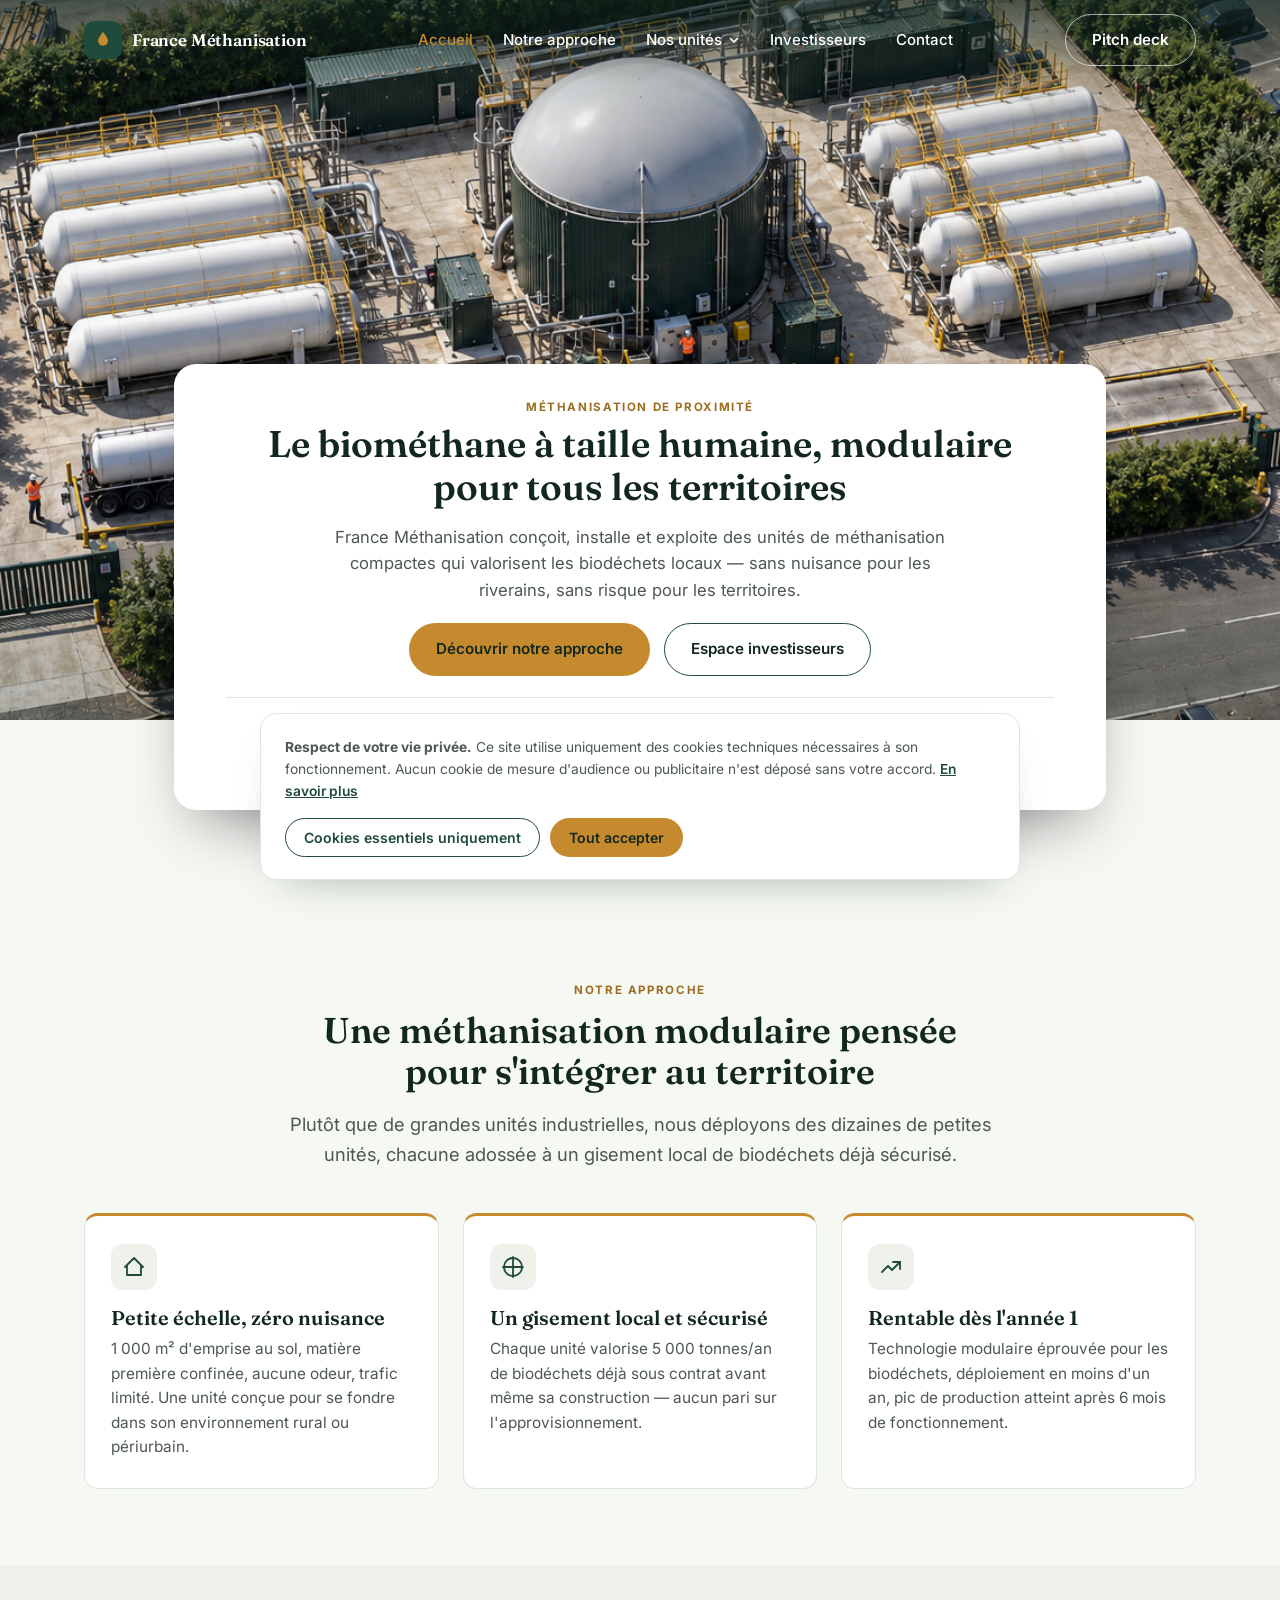
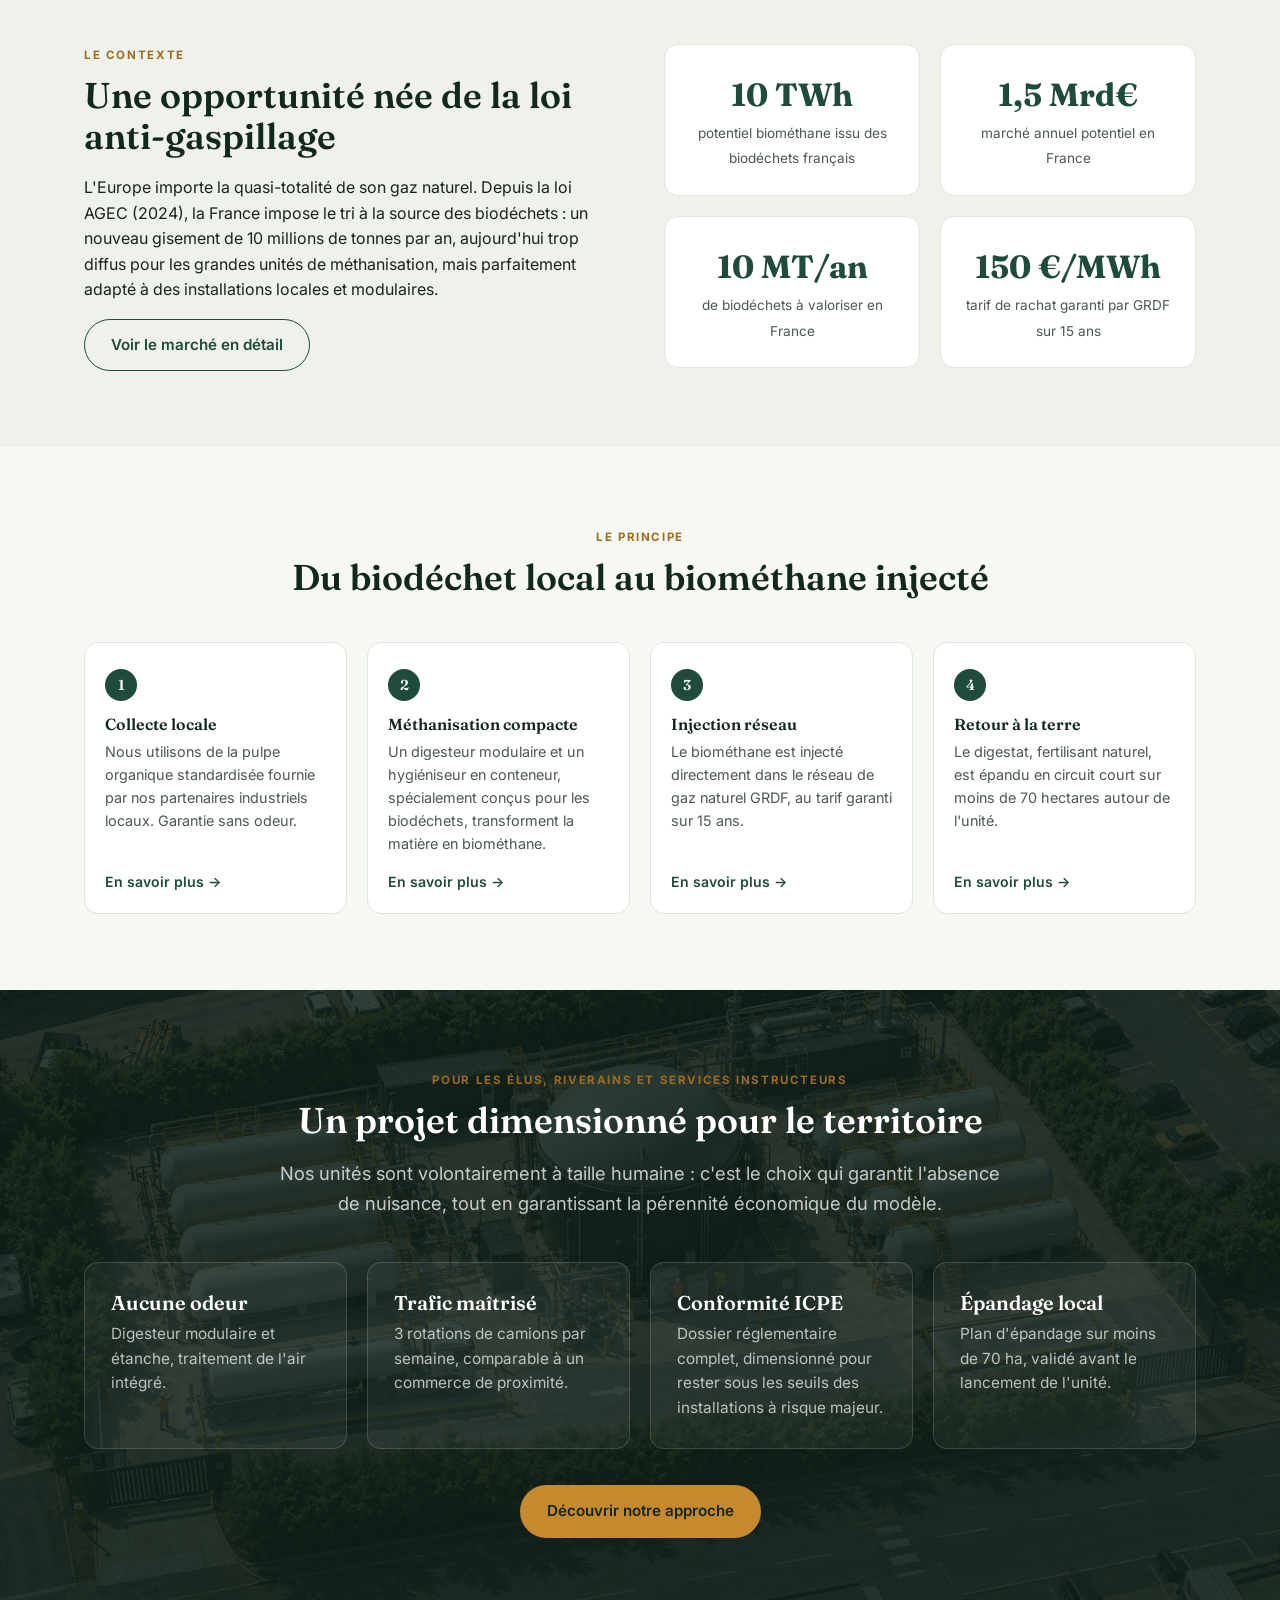
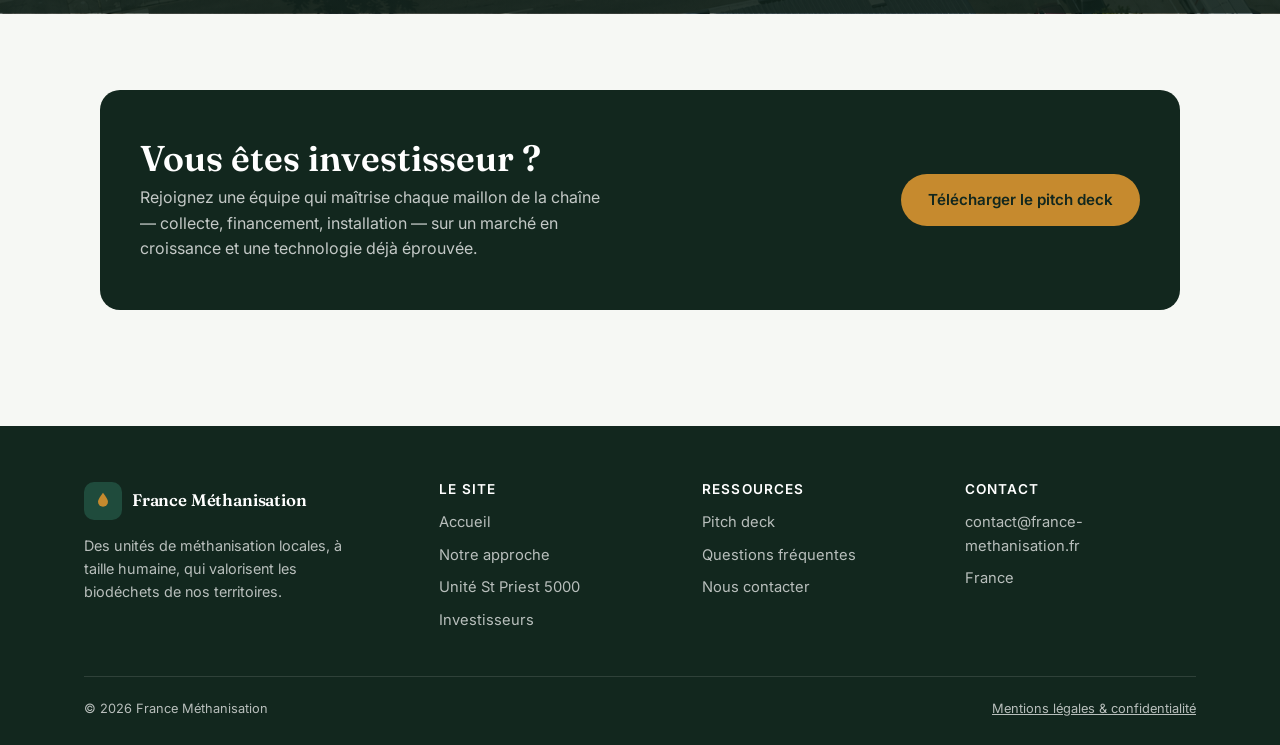
==== commit 54269117: "Carte de France des unités et "digesteur modulaire" partout - Notre approche : la section "Nos unité" ====
--- a/index.html
+++ b/index.html
@@ -231,7 +231,7 @@
     <div class="grid-4">
       <div class="card" style="background:rgba(255,255,255,0.05);border-color:rgba(255,255,255,0.15);">
         <h3 style="color:#fff;">Aucune odeur</h3>
-        <p style="color:rgba(255,255,255,0.7);">Digesteur enterré et étanche, traitement de l'air intégré.</p>
+        <p style="color:rgba(255,255,255,0.7);">Digesteur modulaire et étanche, traitement de l'air intégré.</p>
       </div>
       <div class="card" style="background:rgba(255,255,255,0.05);border-color:rgba(255,255,255,0.15);">
         <h3 style="color:#fff;">Trafic maîtrisé</h3>
--- a/assets/css/style.css
+++ b/assets/css/style.css
@@ -1047,31 +1047,7 @@
 }
 .step-link span { display: inline-block; transition: transform 0.15s ease; }
 .step-link:hover { color: var(--amber-dark); }
-.step-link:hover span, .unit-card:hover .step-link span { transform: translateX(4px); }
-
-.unit-card {
-  display: grid;
-  grid-template-columns: 1fr 1.1fr;
-  background: var(--white);
-  border: 1px solid var(--line);
-  border-radius: var(--radius);
-  overflow: hidden;
-  text-decoration: none;
-  color: inherit;
-  box-shadow: var(--shadow);
-  transition: transform 0.2s ease;
-}
-.unit-card:hover { transform: translateY(-3px); }
-.unit-card img { width: 100%; height: 100%; min-height: 260px; object-fit: cover; }
-.unit-card-body { padding: 34px 36px; display: flex; flex-direction: column; justify-content: center; }
-.unit-card-body h3 { font-size: 1.5rem; margin-bottom: 0.4em; }
-.unit-card-body p { color: var(--ink-soft); }
-.unit-card-body .step-link { margin-top: 6px; padding-top: 0; }
-@media (max-width: 760px) {
-  .unit-card { grid-template-columns: 1fr; }
-  .unit-card img { min-height: 200px; max-height: 260px; }
-  .unit-card-body { padding: 26px 24px; }
-}
+.step-link:hover span { transform: translateX(4px); }
 
 /* ---------------- Carte de l'unité ---------------- */
 
@@ -1281,3 +1257,26 @@
   cursor: pointer;
 }
 .lightbox-close:hover { background: rgba(255,255,255,0.2); }
+
+/* ---------------- Carte de France des unités ---------------- */
+
+.france-map {
+  position: relative;
+  isolation: isolate;
+  height: 540px;
+  border-radius: var(--radius);
+  overflow: hidden;
+  border: 1px solid var(--line);
+  box-shadow: var(--shadow);
+  background: var(--paper-deep);
+}
+@media (max-width: 620px) { .france-map { height: 420px; } }
+
+.fm-popup { display: flex; flex-direction: column; gap: 4px; min-width: 210px; }
+.fm-popup span { color: var(--ink-soft); }
+.fm-popup dl { margin: 8px 0 4px; display: grid; gap: 2px; }
+.fm-popup dl div { display: flex; justify-content: space-between; gap: 16px; }
+.fm-popup dt { color: var(--ink-soft); }
+.fm-popup dd { margin: 0; font-weight: 600; }
+.leaflet-container .fm-popup a { margin-top: 6px; font-weight: 600; color: var(--forest); text-decoration: none; }
+.leaflet-container .fm-popup a:hover { color: var(--amber-dark); }
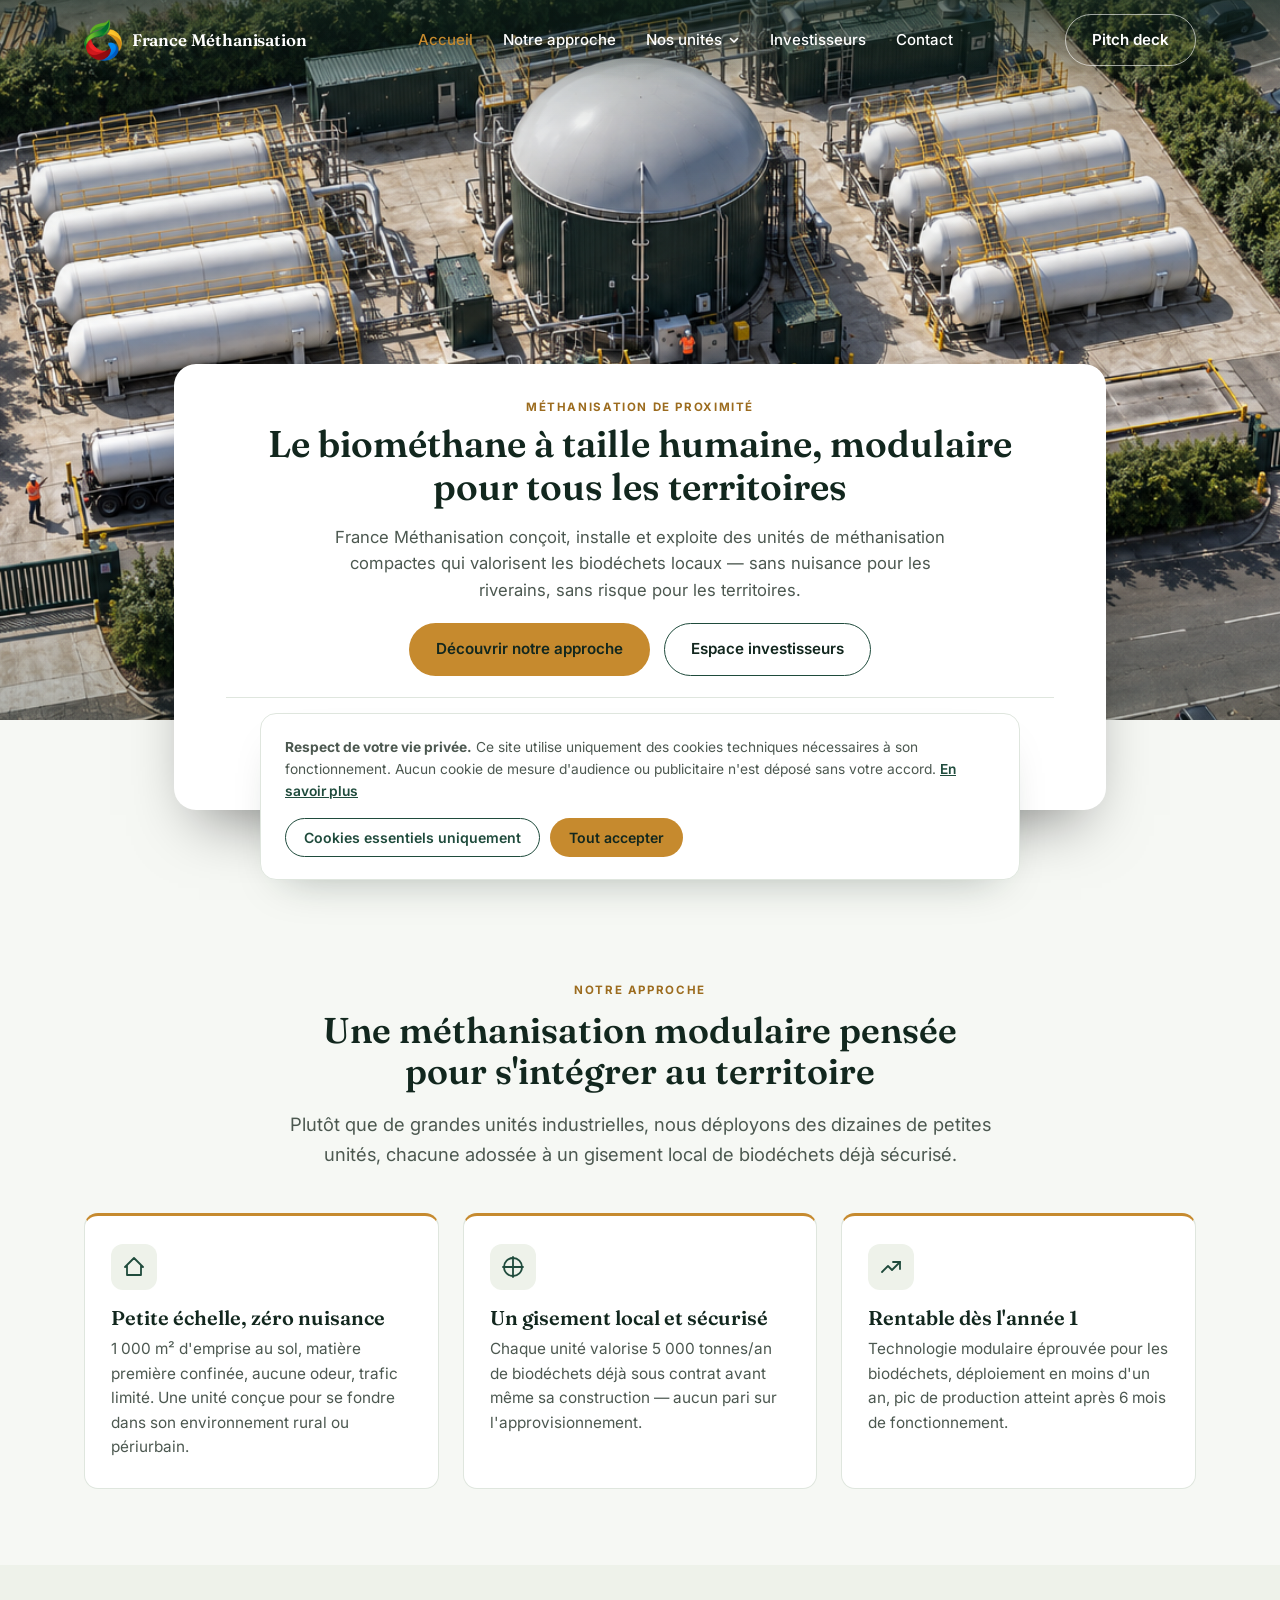
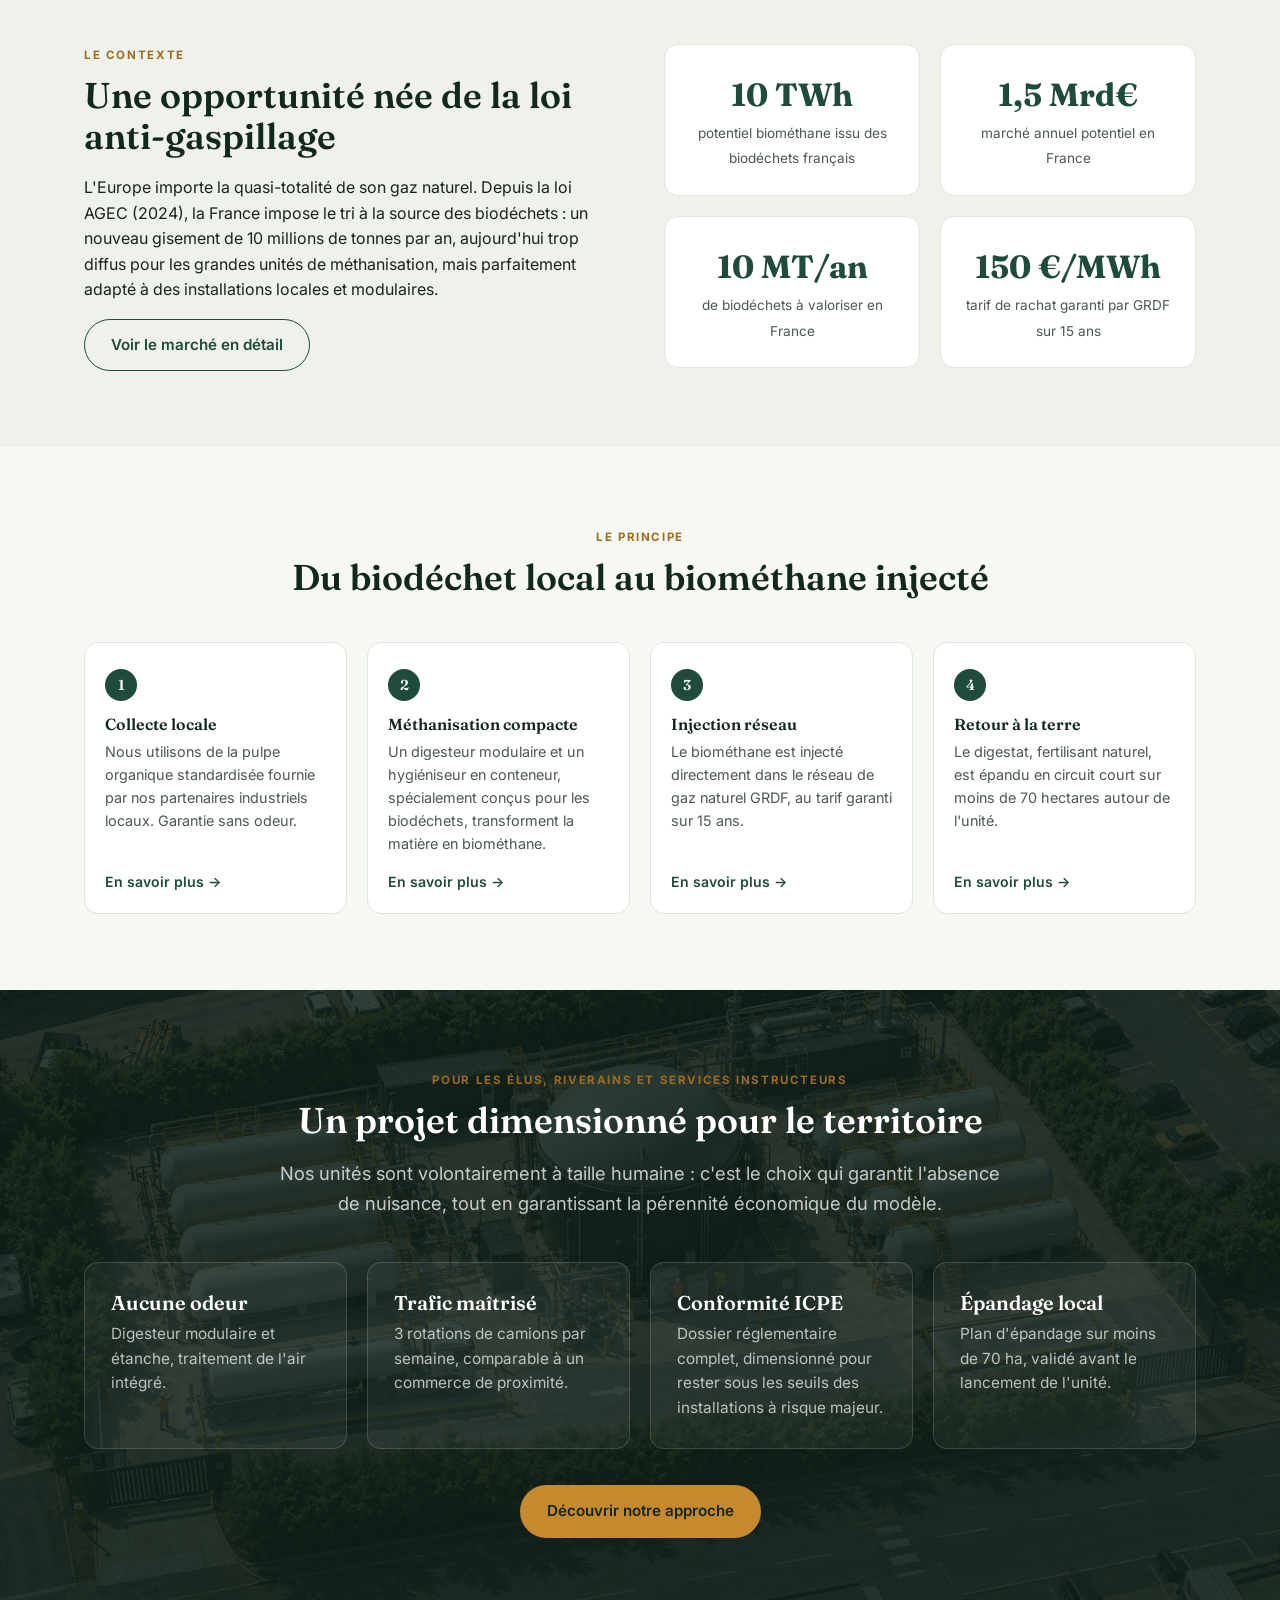
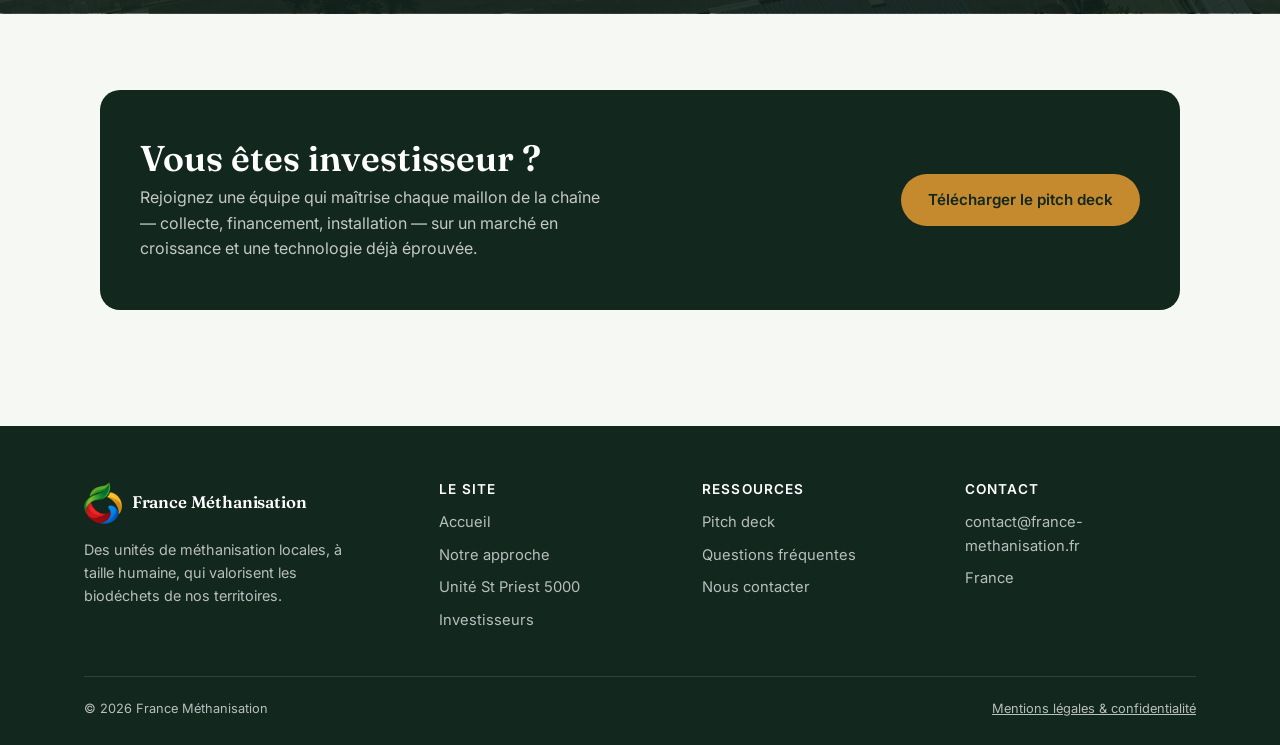
==== commit 66c81f3b: "Nouveau logo France Méthanisation (fond transparent) et favicon - Logo détouré (fond blanc supprimé," ====
--- a/index.html
+++ b/index.html
@@ -5,8 +5,9 @@
 <meta name="viewport" content="width=device-width, initial-scale=1">
 <title>France Méthanisation — Le biométhane à taille humaine</title>
 <meta name="description" content="France Méthanisation développe des unités de méthanisation compactes, sans nuisance, qui valorisent les biodéchets locaux et sont rentables dès leur première année.">
-<link rel="icon" href="/assets/img/favicon.svg" type="image/svg+xml">
 <link rel="icon" href="/assets/img/favicon-32.png" sizes="32x32" type="image/png">
+<link rel="icon" href="/assets/img/favicon-192.png" sizes="192x192" type="image/png">
+<link rel="apple-touch-icon" href="/assets/img/apple-touch-icon.png">
 <link rel="shortcut icon" href="/favicon.ico">
 <link rel="preconnect" href="https://fonts.googleapis.com">
 <link rel="preconnect" href="https://fonts.gstatic.com" crossorigin>
@@ -19,7 +20,7 @@
   <header class="site-header site-header--overlay">
     <div class="container nav">
       <a href="/" class="brand">
-        <span class="brand-mark"><svg viewBox="0 0 24 24" width="20" height="20" aria-hidden="true"><path d="M12 2c-4 5.5-6 8.8-6 11a6 6 0 0 0 12 0c0-2.2-2-5.5-6-11z" fill="var(--amber)"/></svg></span>
+        <img class="brand-logo" src="/assets/img/logo.png" alt="" width="38" height="42">
         <span class="brand-name">France Méthanisation</span>
       </a>
       <nav>
--- a/assets/css/style.css
+++ b/assets/css/style.css
@@ -192,14 +192,10 @@
   text-decoration: none;
 }
 
-.brand-mark {
-  width: 38px;
-  height: 38px;
-  border-radius: 10px;
-  background: var(--forest);
-  display: flex;
-  align-items: center;
-  justify-content: center;
+.brand-logo {
+  height: 42px;
+  width: auto;
+  display: block;
   flex-shrink: 0;
 }
 
@@ -250,7 +246,7 @@
 @media (max-width: 860px) {
   .nav-links {
     position: fixed;
-    top: 68px;
+    top: 71px;
     left: 0;
     right: 0;
     background: var(--paper);
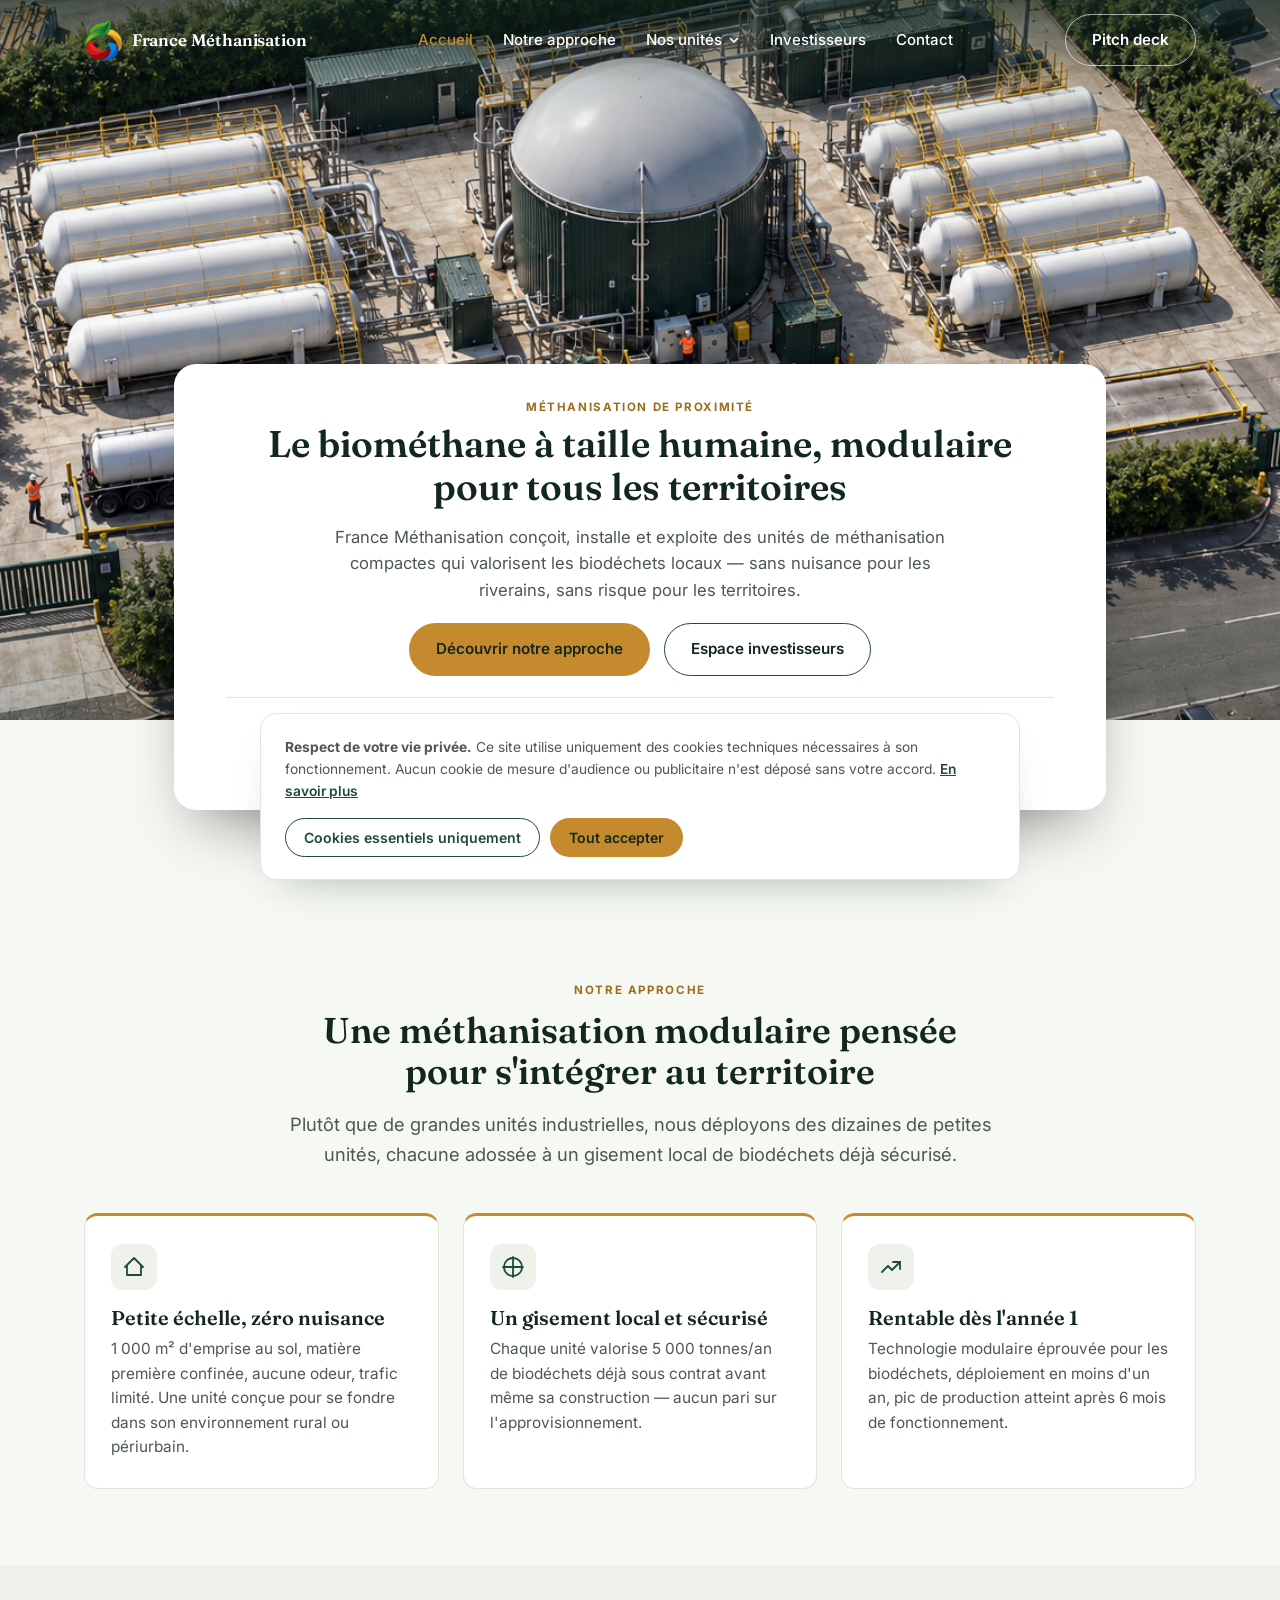
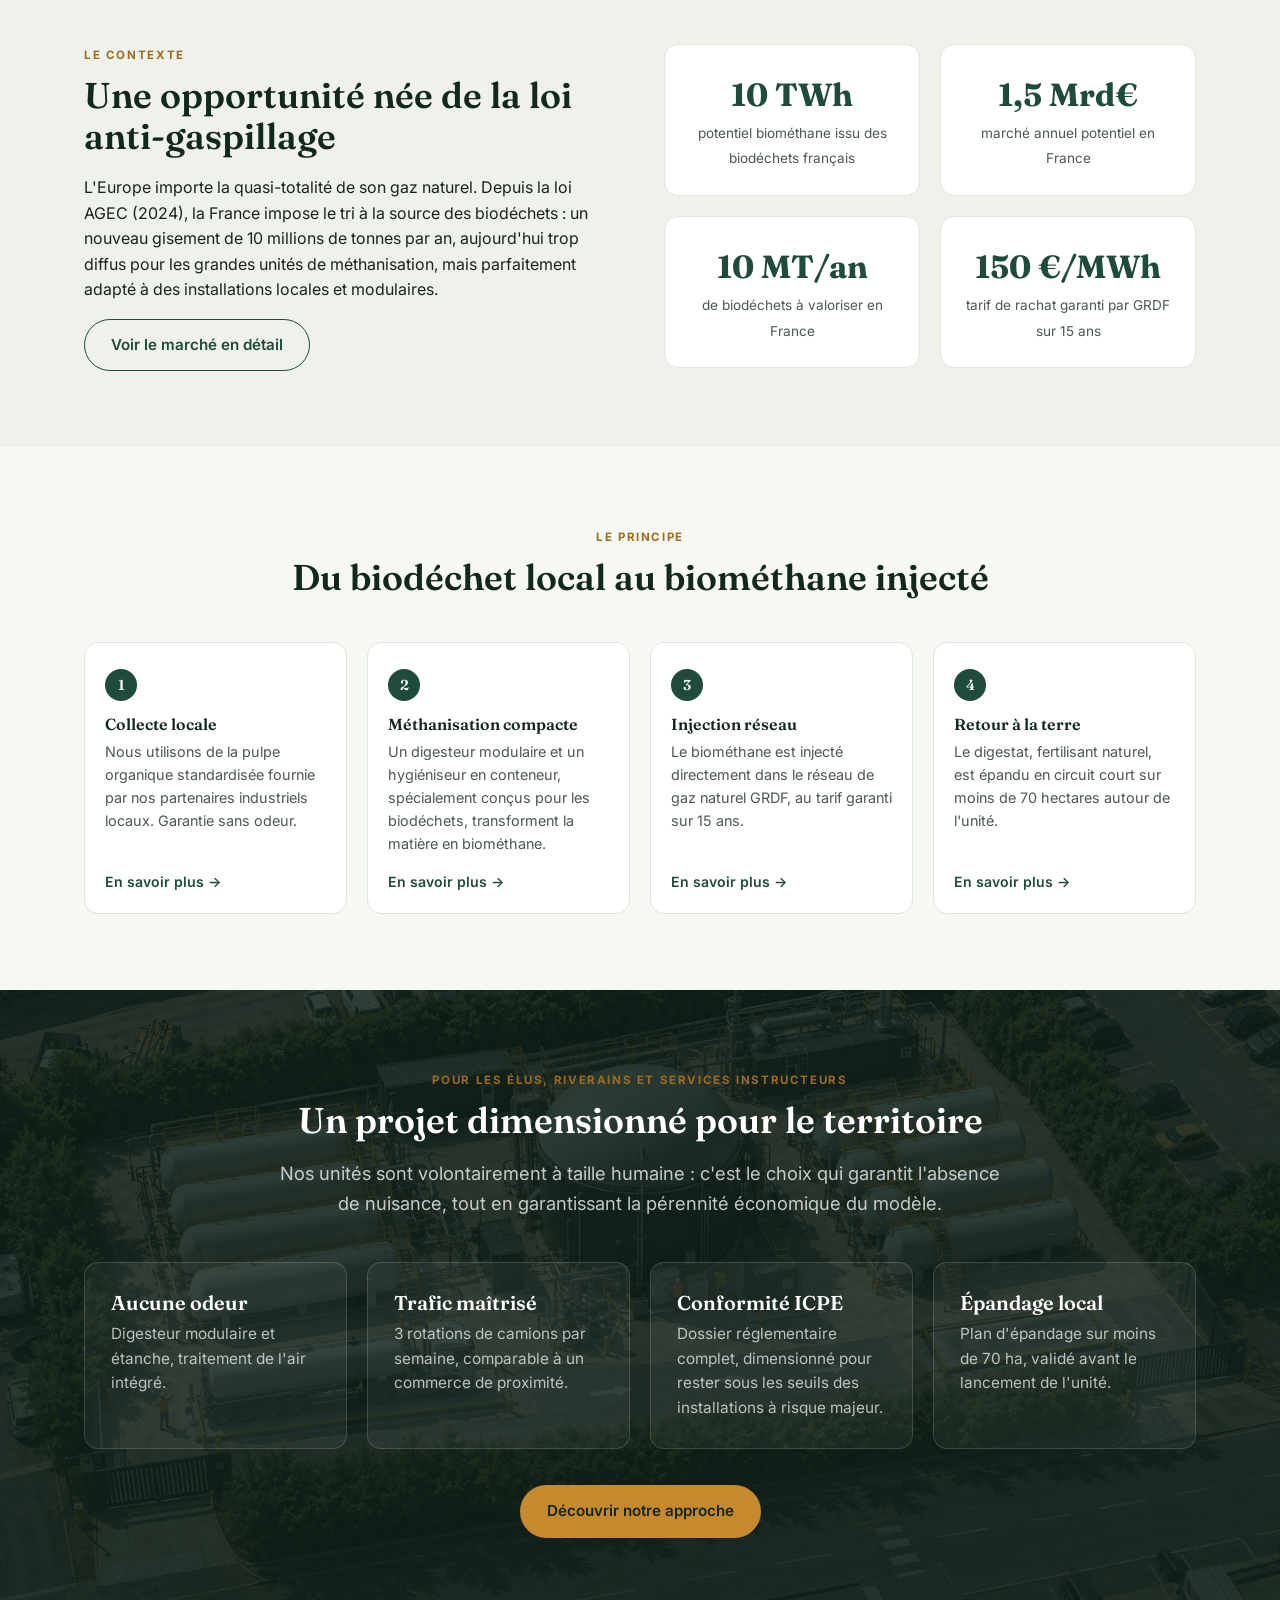
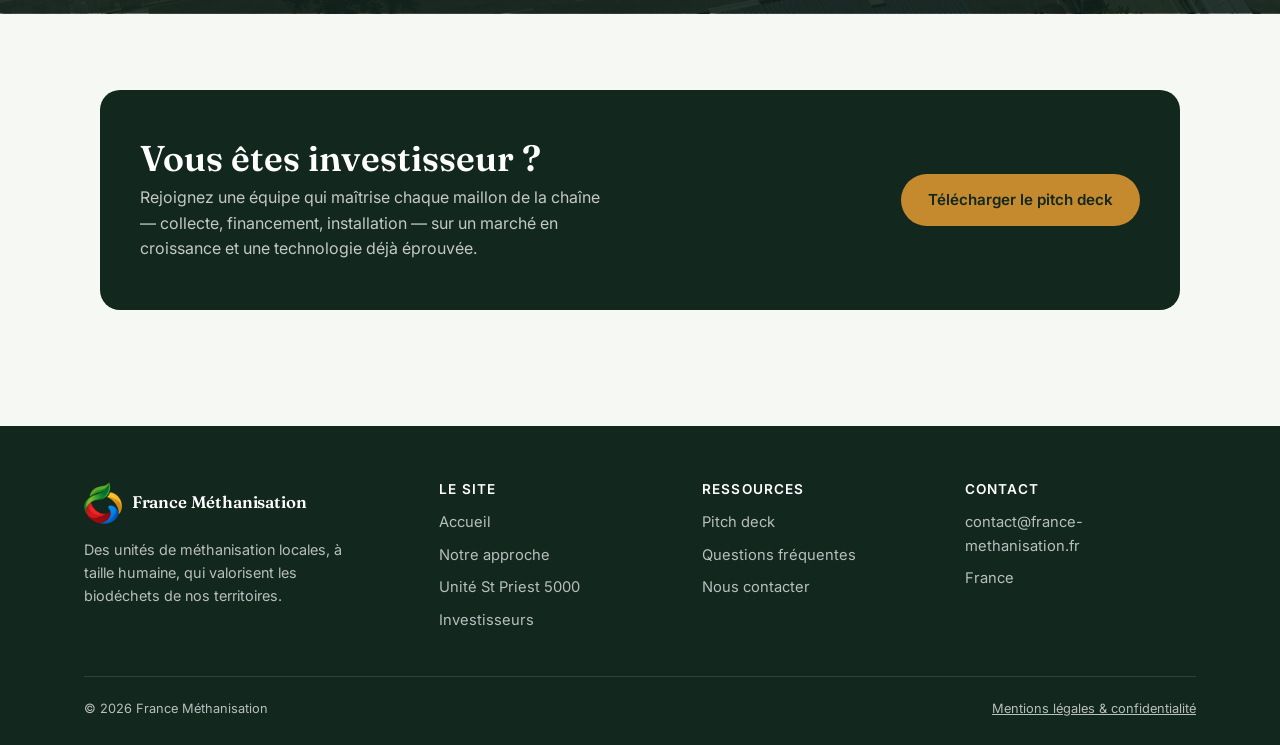
==== commit badb2b43: "Aperçu de partage, animations d'apparition et parallaxe de la carte du hero - Balises Open Graph / T" ====
--- a/index.html
+++ b/index.html
@@ -5,6 +5,21 @@
 <meta name="viewport" content="width=device-width, initial-scale=1">
 <title>France Méthanisation — Le biométhane à taille humaine</title>
 <meta name="description" content="France Méthanisation développe des unités de méthanisation compactes, sans nuisance, qui valorisent les biodéchets locaux et sont rentables dès leur première année.">
+<link rel="canonical" href="https://france-methanisation.com/">
+<meta property="og:type" content="website">
+<meta property="og:site_name" content="France Méthanisation">
+<meta property="og:locale" content="fr_FR">
+<meta property="og:title" content="France Méthanisation — Le biométhane à taille humaine">
+<meta property="og:description" content="France Méthanisation développe des unités de méthanisation compactes, sans nuisance, qui valorisent les biodéchets locaux et sont rentables dès leur première année.">
+<meta property="og:url" content="https://france-methanisation.com/">
+<meta property="og:image" content="https://france-methanisation.com/assets/img/og-image.jpg">
+<meta property="og:image:width" content="1200">
+<meta property="og:image:height" content="630">
+<meta property="og:image:alt" content="Vue 3D d'une unité de méthanisation France Méthanisation, site de Saint-Priest">
+<meta name="twitter:card" content="summary_large_image">
+<meta name="twitter:title" content="France Méthanisation — Le biométhane à taille humaine">
+<meta name="twitter:description" content="France Méthanisation développe des unités de méthanisation compactes, sans nuisance, qui valorisent les biodéchets locaux et sont rentables dès leur première année.">
+<meta name="twitter:image" content="https://france-methanisation.com/assets/img/og-image.jpg">
 <link rel="icon" href="/assets/img/favicon-32.png" sizes="32x32" type="image/png">
 <link rel="icon" href="/assets/img/favicon-192.png" sizes="192x192" type="image/png">
 <link rel="apple-touch-icon" href="/assets/img/apple-touch-icon.png">
@@ -265,6 +280,7 @@
 
 <footer class="site-footer" id="footer"></footer>
 <script src="/assets/js/main.js"></script>
+<script src="/assets/js/animations.js"></script>
 <script src="/assets/js/footer.js"></script>
 <script src="/assets/js/cookies.js"></script>
 </body>
--- a/assets/css/style.css
+++ b/assets/css/style.css
@@ -34,6 +34,7 @@
   background: var(--paper);
   line-height: 1.6;
   -webkit-font-smoothing: antialiased;
+  overflow-x: clip;
 }
 
 img {
@@ -83,6 +84,7 @@
 
 section {
   padding: 76px 0;
+  overflow-x: clip;
 }
 
 section.tight { padding: 48px 0; }
@@ -1058,7 +1060,33 @@
   background: var(--paper-deep);
 }
 .fm-pin { background: none; border: 0; }
-.fm-pin svg { width: 40px; height: 52px; filter: drop-shadow(0 4px 6px rgba(0,0,0,0.35)); }
+.fm-marker {
+  position: relative;
+  isolation: isolate;
+  width: 48px;
+  height: 48px;
+  border-radius: 999px;
+  background: var(--white);
+  border: 3px solid var(--forest);
+  box-shadow: 0 6px 14px rgba(0, 0, 0, 0.35);
+  display: flex;
+  align-items: center;
+  justify-content: center;
+}
+.fm-marker::after {
+  content: "";
+  position: absolute;
+  z-index: -1;
+  left: 50%;
+  bottom: -8px;
+  width: 14px;
+  height: 14px;
+  background: var(--white);
+  border-right: 3px solid var(--forest);
+  border-bottom: 3px solid var(--forest);
+  transform: translateX(-50%) rotate(45deg);
+}
+.fm-marker img { width: 30px; height: auto; display: block; }
 .leaflet-popup-content { font-family: "Inter", sans-serif; font-size: 0.92rem; line-height: 1.45; margin: 14px 18px; }
 .leaflet-popup-content strong { font-family: "Fraunces", serif; font-size: 1.05rem; color: var(--forest-dark); }
 
@@ -1276,3 +1304,32 @@
 .fm-popup dd { margin: 0; font-weight: 600; }
 .leaflet-container .fm-popup a { margin-top: 6px; font-weight: 600; color: var(--forest); text-decoration: none; }
 .leaflet-container .fm-popup a:hover { color: var(--amber-dark); }
+
+/* ---------------- Animations (apparition au défilement, entrée du hero) ---------------- */
+
+@media (prefers-reduced-motion: no-preference) {
+  .reveal {
+    opacity: 0;
+    transform: translate3d(0, 28px, 0);
+    transition: opacity 0.75s ease, transform 0.75s cubic-bezier(0.22, 0.8, 0.3, 1);
+    transition-delay: var(--reveal-delay, 0ms);
+    will-change: opacity, transform;
+  }
+  .reveal--left { transform: translate3d(-48px, 0, 0); }
+  .reveal--right { transform: translate3d(48px, 0, 0); }
+  .reveal.is-visible { opacity: 1; transform: none; will-change: auto; }
+
+  @keyframes heroIn {
+    from { opacity: 0; translate: 0 34px; }
+    to { opacity: 1; translate: 0 0; }
+  }
+  @keyframes fadeUp {
+    from { opacity: 0; translate: 0 22px; }
+    to { opacity: 1; translate: 0 0; }
+  }
+  .hero-content { animation: heroIn 0.9s cubic-bezier(0.22, 0.8, 0.3, 1) 0.25s both; }
+  .page-hero .container > * { animation: fadeUp 0.8s cubic-bezier(0.22, 0.8, 0.3, 1) both; }
+  .page-hero .container > :nth-child(2) { animation-delay: 0.08s; }
+  .page-hero .container > :nth-child(3) { animation-delay: 0.16s; }
+  .page-hero .container > :nth-child(4) { animation-delay: 0.24s; }
+}
